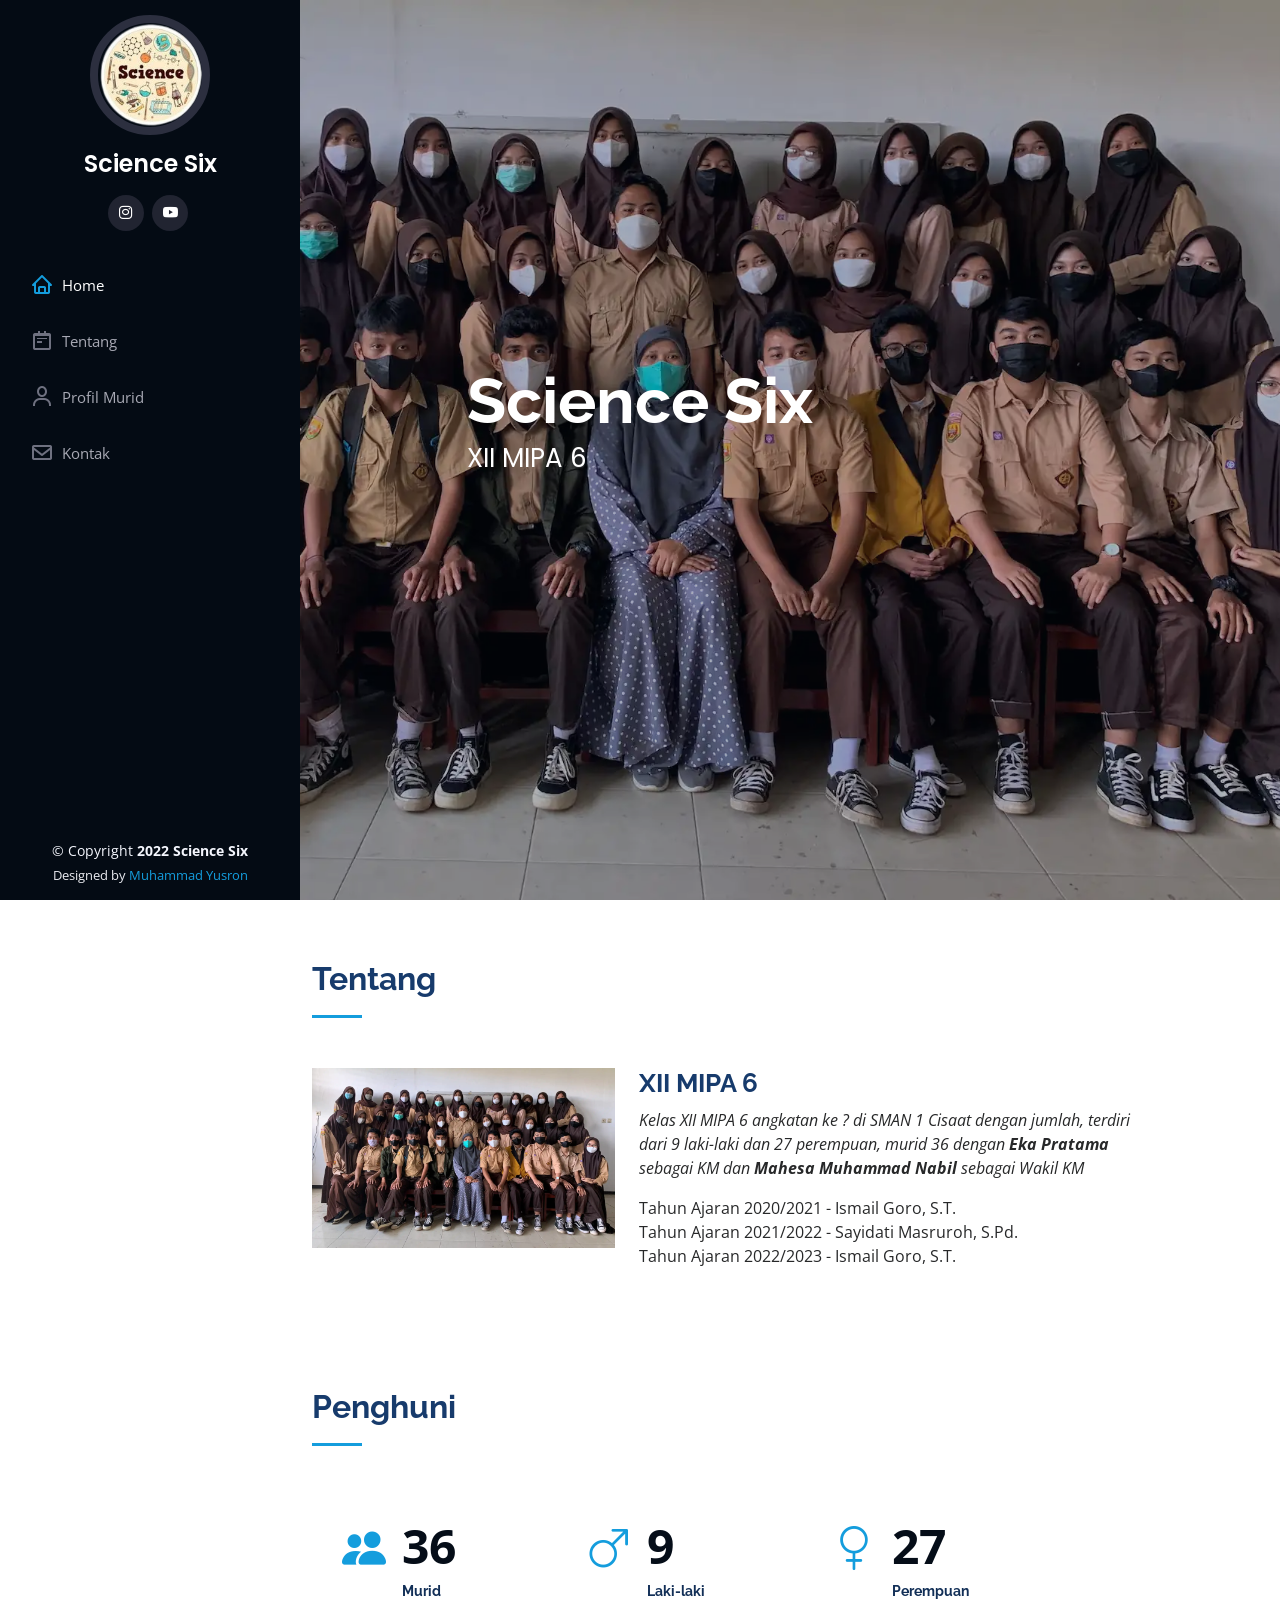
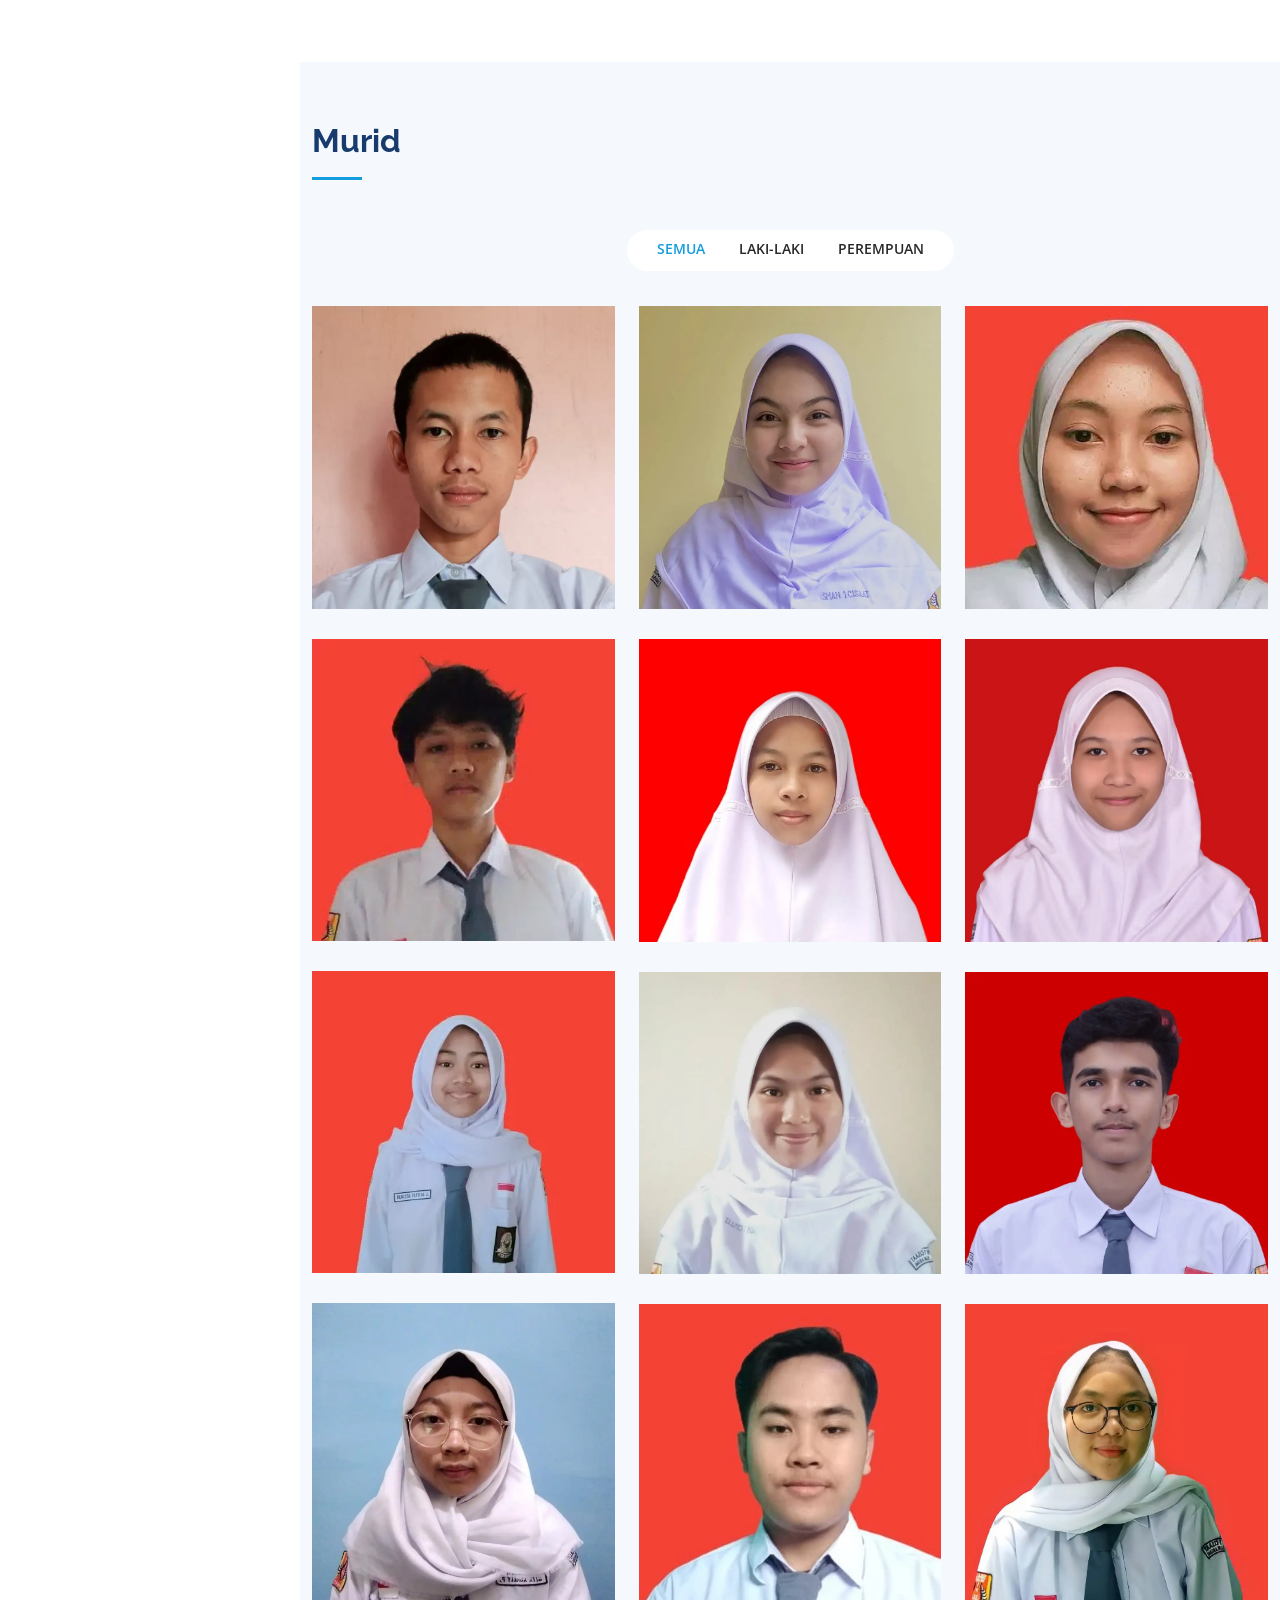
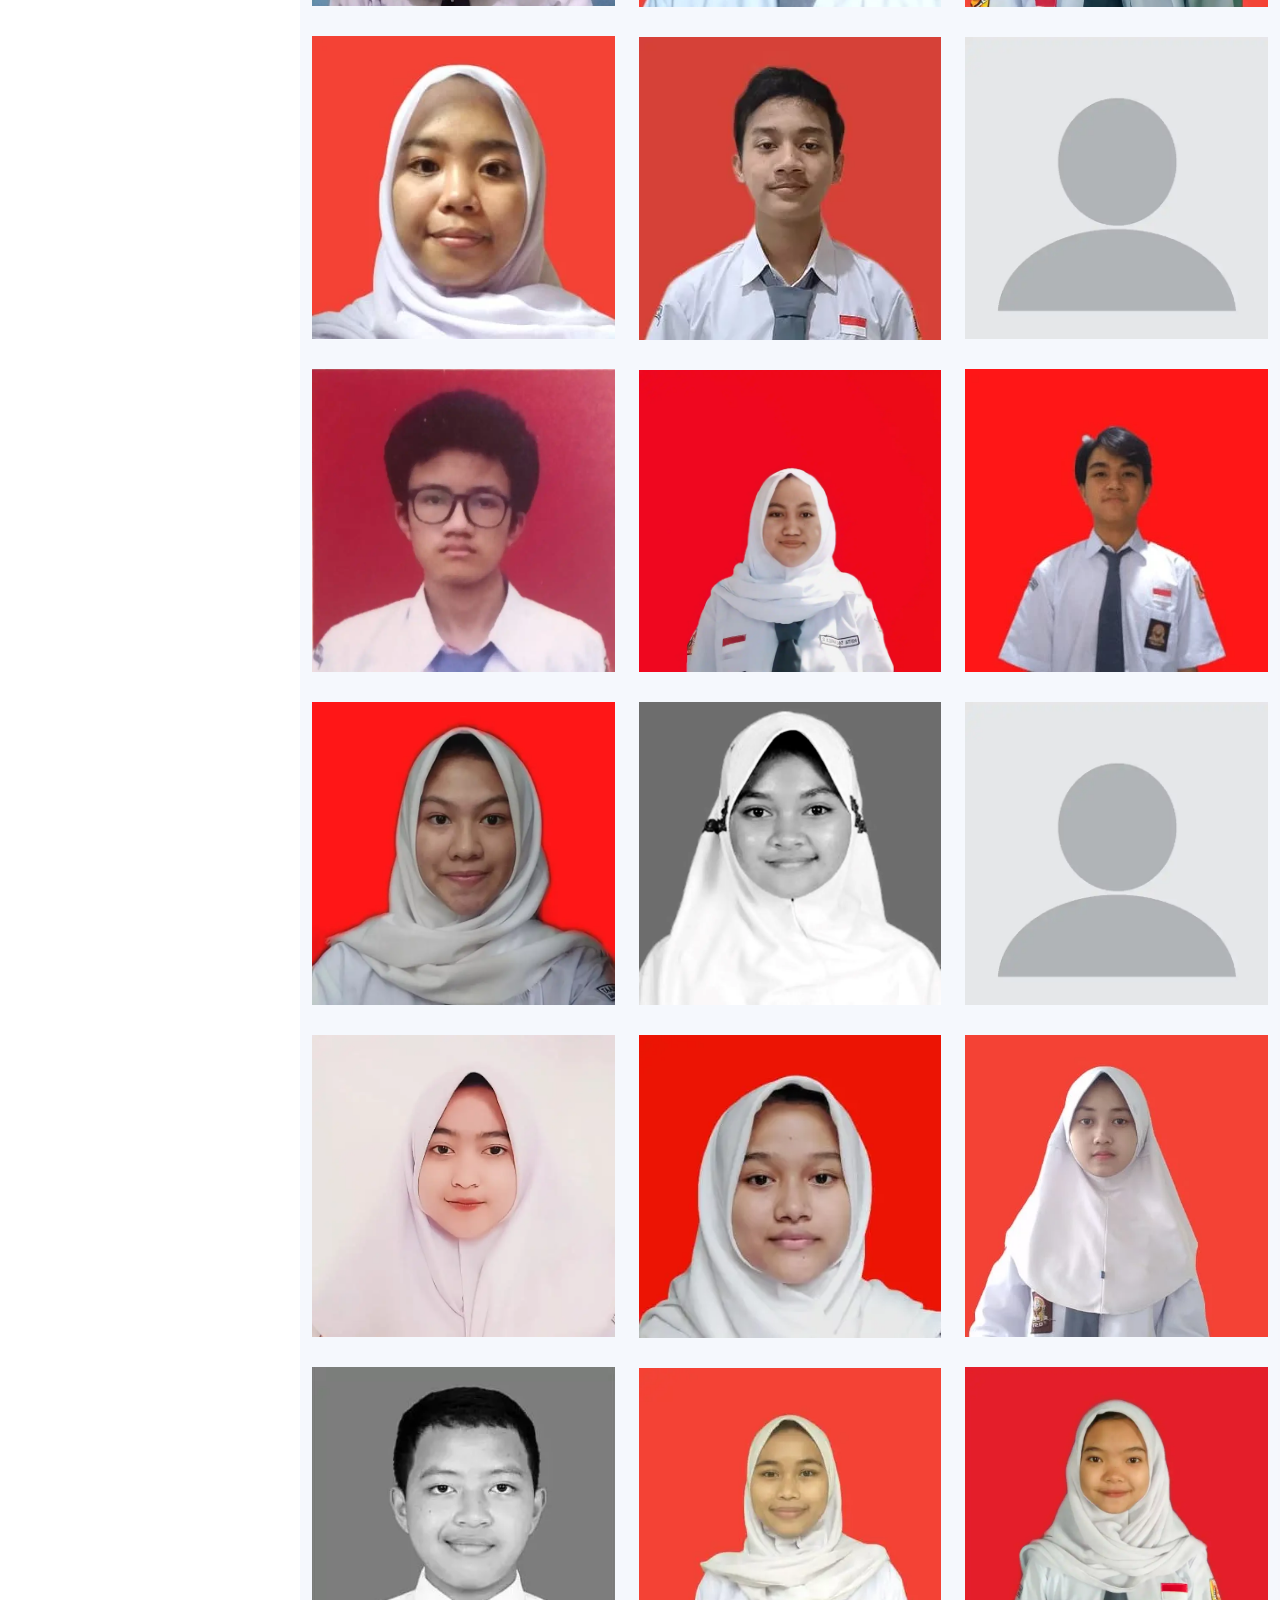
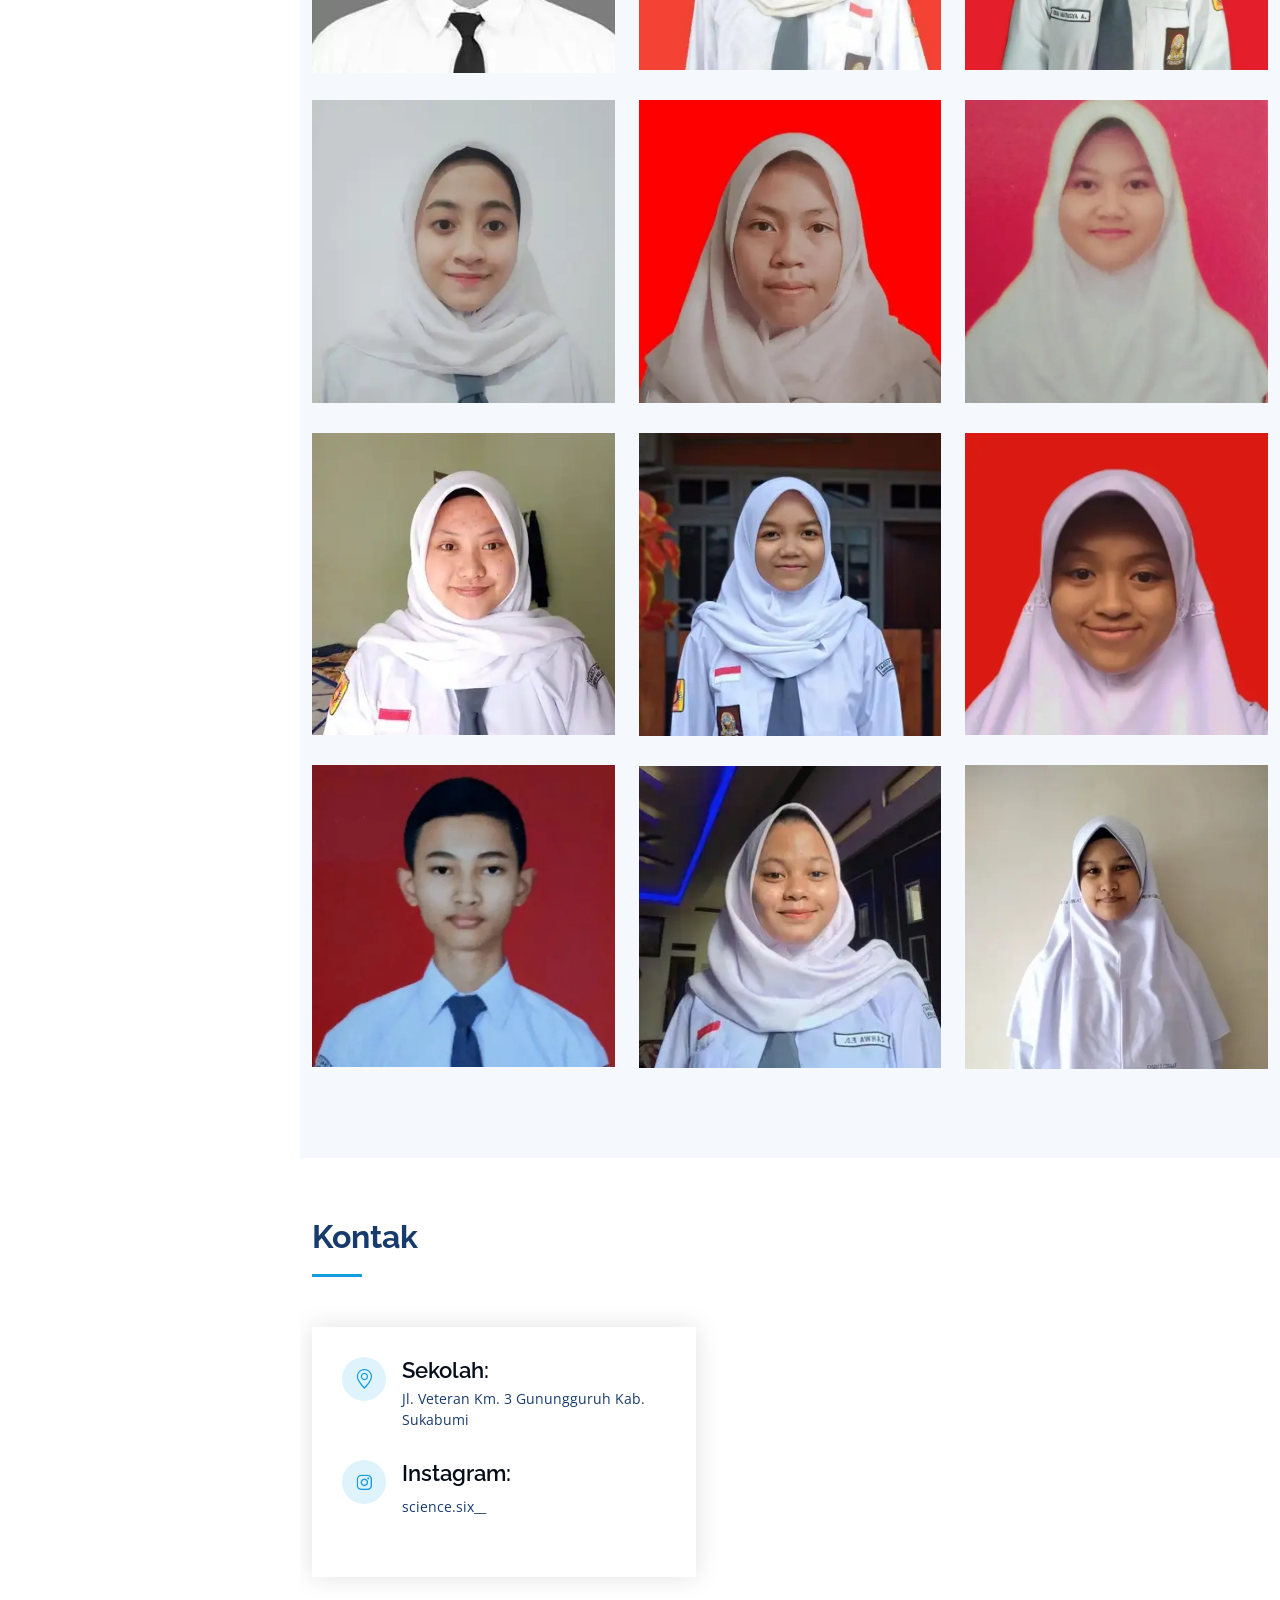
==== index.html @ 9c54a13a "Added new files" ====
<!DOCTYPE html>
<html lang="en">

<head>
  <meta charset="utf-8">
  <meta content="width=device-width, initial-scale=1.0" name="viewport">

  <title>Science Six - XII MIPA 6</title>
  <meta content="" name="description">
  <meta content="" name="keywords">

  <!-- Favicons -->
  <link href="assets/img/science-six.webp" rel="icon">

  <!-- Google Fonts -->
  <link href="https://fonts.googleapis.com/css?family=Open+Sans:300,300i,400,400i,600,600i,700,700i|Raleway:300,300i,400,400i,500,500i,600,600i,700,700i|Poppins:300,300i,400,400i,500,500i,600,600i,700,700i" rel="stylesheet">

  <!-- Vendor CSS Files -->
  <link href="assets/vendor/aos/aos.css" rel="stylesheet">
  <link href="assets/vendor/bootstrap/css/bootstrap.min.css" rel="stylesheet">
  <link href="assets/vendor/bootstrap-icons/bootstrap-icons.css" rel="stylesheet">
  <link href="assets/vendor/boxicons/css/boxicons.min.css" rel="stylesheet">
  <link href="assets/vendor/glightbox/css/glightbox.min.css" rel="stylesheet">
  <link href="assets/vendor/swiper/swiper-bundle.min.css" rel="stylesheet">

  <!-- Template Main CSS File -->
  <link href="assets/css/style.css" rel="stylesheet">
</head>

<body>

  <!-- ======= Mobile nav toggle button ======= -->
  <i class="bi bi-list mobile-nav-toggle d-xl-none"></i>

  <!-- ======= Header ======= -->
  <header id="header">
    <div class="d-flex flex-column">

      <div class="profile">
        <img src="assets/img/science-six.webp" alt="Science Six Profile Photo" class="img-fluid rounded-circle">
        <h1 class="text-light"><a href="index.html">Science Six</a></h1>
        <div class="social-links mt-3 text-center">
          <a href="https://www.instagram.com/science.six__/" class="instagram"><i class="bx bxl-instagram"></i></a>
          <a href="https://www.youtube.com/channel/UCl3pSq5n9vHCoILyLNsJplA" class="youtube"><i class="bx bxl-youtube"></i></a>
        </div>
      </div>

      <nav id="navbar" class="nav-menu navbar">
        <ul>
          <li><a href="#hero" class="nav-link scrollto active"><i class="bx bx-home"></i> <span>Home</span></a></li>
          <li><a href="#about" class="nav-link scrollto"><i class="bx bx-notepad"></i> <span>Tentang</span></a></li>
          <li><a href="#profil-murid" class="nav-link scrollto"><i class="bx bx-user"></i> <span>Profil Murid</span></a></li>
          <li><a href="#contact" class="nav-link scrollto"><i class="bx bx-envelope"></i> <span>Kontak</span></a></li>
        </ul>
      </nav><!-- .nav-menu -->
    </div>
  </header><!-- End Header -->

  <!-- ======= Hero Section ======= -->
  <section id="hero" class="d-flex flex-column justify-content-center align-items-center">
    <div class="hero-container" data-aos="fade-in">
      <h1>Science Six</h1>
      <p>XII MIPA 6</p>
    </div>
  </section><!-- End Hero -->

  <main id="main">

    <!-- ======= About Section ======= -->
    <section id="about" class="about">
      <div class="container">

        <div class="section-title">
          <h2>Tentang</h2>
          <p></p>
        </div>

        <div class="row">
          <div class="col-lg-4" data-aos="fade-right">
            <img src="assets/img/xii-mipa-6.webp" class="img-fluid" alt="XII MIPA 6" loading="lazy" width="500" height="300">
          </div>
          <div class="col-lg-8 pt-4 pt-lg-0 content" data-aos="fade-left">
            <h3>XII MIPA 6</h3>
            <p class="fst-italic">
              Kelas XII MIPA 6 angkatan ke ? di SMAN 1 Cisaat dengan jumlah, terdiri<br>
              dari 9 laki-laki dan 27 perempuan, murid 36 dengan <strong>Eka Pratama</strong><br>
              sebagai KM dan <strong>Mahesa Muhammad Nabil</strong> sebagai Wakil KM
            </p>
            <p>
              Tahun Ajaran 2020/2021 - Ismail Goro, S.T.
              <br>
              Tahun Ajaran 2021/2022 - Sayidati Masruroh, S.Pd.
              <br>
              Tahun Ajaran 2022/2023 - Ismail Goro, S.T.
            </p>
          </div> 
        </div>
      </div>
    </section><!-- End About Section -->

    <!-- ======= Penghuni Section ======= -->
    <section id="penghuni" class="penghuni">
      <div class="container">

        <div class="section-title">
          <h2>Penghuni</h2>
        </div>

        <div class="row no-gutters">

          <div class="col-lg-3 col-md-6 d-md-flex align-items-md-stretch" data-aos="fade-up" data-aos-delay="300">
            <div class="count-box">
              <i class="bi bi-people-fill"></i>
              <span data-purecounter-start="0" data-purecounter-end="36" data-purecounter-duration="1" class="purecounter"></span>
              <p><strong>Murid</strong></p>
            </div>
          </div>

          <div class="col-lg-3 col-md-6 d-md-flex align-items-md-stretch" data-aos="fade-up" data-aos-delay="300">
            <div class="count-box">
              <i class="bi bi-gender-male"></i>
              <span data-purecounter-start="0" data-purecounter-end="9" data-purecounter-duration="1" class="purecounter"></span>
              <p><strong>Laki-laki</strong></p>
            </div>
          </div>

          <div class="col-lg-3 col-md-6 d-md-flex align-items-md-stretch" data-aos="fade-up" data-aos-delay="300">
            <div class="count-box">
              <i class="bi bi-gender-female"></i>
              <span data-purecounter-start="0" data-purecounter-end="27" data-purecounter-duration="1" class="purecounter"></span>
              <p><strong>Perempuan</strong></p>
            </div>
          </div>

        </div>

      </div>
    </section><!-- End Penghuni Section -->

    <!-- ======= Portfolio Section ======= -->
    <section id="profil-murid" class="portfolio section-bg">
      <div class="container">

        <div class="section-title">
          <h2>Murid</h2>
        </div>

        <div class="row" data-aos="fade-up">
          <div class="col-lg-12 d-flex justify-content-center">
            <ul id="portfolio-flters">
              <li data-filter="*" class="filter-active">Semua</li>
              <li data-filter=".filter-man">Laki-laki</li>
              <li data-filter=".filter-woman">Perempuan</li>
            </ul>
          </div>
        </div>

        <div class="row portfolio-container" data-aos="fade-up" data-aos-delay="100">

          <div class="col-lg-4 col-md-6 portfolio-item filter-man">
            <div class="portfolio-wrap">
              <img src="assets/img/pas-poto/1.webp" class="img-fluid" alt="Absen Nomor 1" loading="lazy" width="400" height="400">
              <div class="portfolio-links">
                <a href="assets/img/pas-poto/1.webp" data-gallery="portfolioGallery" class="portfolio-lightbox" title="1. Ade Ramadhani"><i class="bx bx-plus"></i></a>
              </div>
            </div>
          </div>

          <div class="col-lg-4 col-md-6 portfolio-item filter-woman">
            <div class="portfolio-wrap">
              <img src="assets/img/pas-poto/2.webp" class="img-fluid" alt="Absen Nomor 2" loading="lazy" width="400" height="400">
              <div class="portfolio-links">
                <a href="assets/img/pas-poto/2.webp" data-gallery="portfolioGallery" class="portfolio-lightbox" title="2. Adinda Zahwa Maharani"><i class="bx bx-plus"></i></a>
              </div>
            </div>
          </div>

          <div class="col-lg-4 col-md-6 portfolio-item filter-woman">
            <div class="portfolio-wrap">
              <img src="assets/img/pas-poto/3.webp" class="img-fluid" alt="Absen Nomor 3" loading="lazy" width="400" height="400">
              <div class="portfolio-links">
                <a href="assets/img/pas-poto/3.webp" data-gallery="portfolioGallery" class="portfolio-lightbox" title="3. Alyana Dwi Hapsa"><i class="bx bx-plus"></i></a>
              </div>
            </div>
          </div>

          <div class="col-lg-4 col-md-6 portfolio-item filter-man">
            <div class="portfolio-wrap">
              <img src="assets/img/pas-poto/4.webp" class="img-fluid" alt="Absen Nomor 4" loading="lazy" width="400" height="400">
              <div class="portfolio-links">
                <a href="assets/img/pas-poto/4.webp" data-gallery="portfolioGallery" class="portfolio-lightbox" title="4. Andika Alief Utama"><i class="bx bx-plus"></i></a>
              </div>
            </div>
          </div>

          <div class="col-lg-4 col-md-6 portfolio-item filter-woman">
            <div class="portfolio-wrap">
              <img src="assets/img/pas-poto/5.webp" class="img-fluid" alt="Absen Nomor 5" loading="lazy" width="400" height="400">
              <div class="portfolio-links">
                <a href="assets/img/pas-poto/5.webp" data-gallery="portfolioGallery" class="portfolio-lightbox" title="5. Ashila Fuji Widya"><i class="bx bx-plus"></i></a>
              </div>
            </div>
          </div>

          <div class="col-lg-4 col-md-6 portfolio-item filter-woman">
            <div class="portfolio-wrap">
              <img src="assets/img/pas-poto/6.webp" class="img-fluid" alt="Absen Nomor 6" loading="lazy" width="400" height="400">
              <div class="portfolio-links">
                <a href="assets/img/pas-poto/6.webp" data-gallery="portfolioGallery" class="portfolio-lightbox" title="6. Azrielia Aimar"><i class="bx bx-plus"></i></a>
              </div>
            </div>
          </div>

          <div class="col-lg-4 col-md-6 portfolio-item filter-woman">
            <div class="portfolio-wrap">
              <img src="assets/img/pas-poto/7.webp" class="img-fluid" alt="Absen Nomor 7" loading="lazy" width="400" height="400">
              <div class="portfolio-links">
                <a href="assets/img/pas-poto/7.webp" data-gallery="portfolioGallery" class="portfolio-lightbox" title="7. Denissa Fitria Junika"><i class="bx bx-plus"></i></a>
              </div>
            </div>
          </div>

          <div class="col-lg-4 col-md-6 portfolio-item filter-man">
            <div class="portfolio-wrap">
              <img src="assets/img/pas-poto/8.webp" class="img-fluid" alt="Absen Nomor 8" loading="lazy" width="400" height="400">
              <div class="portfolio-links">
                <a href="assets/img/pas-poto/8.webp" data-gallery="portfolioGallery" class="portfolio-lightbox" title="8. Eka Pratama"><i class="bx bx-plus"></i></a>
              </div>
            </div>
          </div>

          <div class="col-lg-4 col-md-6 portfolio-item filter-woman">
            <div class="portfolio-wrap">
              <img src="assets/img/pas-poto/9.webp" class="img-fluid" alt="Absen Nomor 9" loading="lazy" width="400" height="400">
              <div class="portfolio-links">
                <a href="assets/img/pas-poto/9.webp" data-gallery="portfolioGallery" class="portfolio-lightbox" title="9. Eri Rismaya"><i class="bx bx-plus"></i></a>
              </div>
            </div>
          </div>

          <div class="col-lg-4 col-md-6 portfolio-item filter-woman">
            <div class="portfolio-wrap">
              <img src="assets/img/pas-poto/10.webp" class="img-fluid" alt="Absen Nomor 10" loading="lazy" width="400" height="400">
              <div class="portfolio-links">
                <a href="assets/img/pas-poto/10.webp" data-gallery="portfolioGallery" class="portfolio-lightbox" title="10. Gita Aurely Pertiwi"><i class="bx bx-plus"></i></a>
              </div>
            </div>
          </div>

          <div class="col-lg-4 col-md-6 portfolio-item filter-man">
            <div class="portfolio-wrap">
              <img src="assets/img/pas-poto/11.webp" class="img-fluid" alt="Absen Nomor 11" loading="lazy" width="400" height="400">
              <div class="portfolio-links">
                <a href="assets/img/pas-poto/11.webp" data-gallery="portfolioGallery" class="portfolio-lightbox" title="11. Hesyam Mohammad Ismail"><i class="bx bx-plus"></i></a>
              </div>
            </div>
          </div>

          <div class="col-lg-4 col-md-6 portfolio-item filter-woman">
            <div class="portfolio-wrap">
              <img src="assets/img/pas-poto/12.webp" class="img-fluid" alt="Absen Nomor 12" loading="lazy" width="400" height="400">
              <div class="portfolio-links">
                <a href="assets/img/pas-poto/12.webp" data-gallery="portfolioGallery" class="portfolio-lightbox" title="12. Imelda Eka Herwina"><i class="bx bx-plus"></i></a>
              </div>
            </div>
          </div>

          <div class="col-lg-4 col-md-6 portfolio-item filter-woman">
            <div class="portfolio-wrap">
              <img src="assets/img/pas-poto/13.webp" class="img-fluid" alt="Absen Nomor 13" loading="lazy" width="400" height="400">
              <div class="portfolio-links">
                <a href="assets/img/pas-poto/13.webp" data-gallery="portfolioGallery" class="portfolio-lightbox" title="13. Jilly Maura Hamdani"><i class="bx bx-plus"></i></a>
              </div>
            </div>
          </div>

          <div class="col-lg-4 col-md-6 portfolio-item filter-woman">
            <div class="portfolio-wrap">
              <img src="assets/img/pas-poto/no-image.webp" class="img-fluid" alt="Absen Nomor 14" loading="lazy" width="400" height="400">
              <div class="portfolio-links">
                <a href="assets/img/pas-poto/no-image.webp" data-gallery="portfolioGallery" class="portfolio-lightbox" title="14. Lisna"><i class="bx bx-plus"></i></a>
              </div>
            </div>
          </div>

          <div class="col-lg-4 col-md-6 portfolio-item filter-man">
            <div class="portfolio-wrap">
              <img src="assets/img/pas-poto/15.webp" class="img-fluid" alt="Absen Nomor 15" loading="lazy" width="400" height="400">
              <div class="portfolio-links">
                <a href="assets/img/pas-poto/15.webp" data-gallery="portfolioGallery" class="portfolio-lightbox" title="15. Mahesa Muhammad Nabil"><i class="bx bx-plus"></i></a>
              </div>
            </div>
          </div>

          <div class="col-lg-4 col-md-6 portfolio-item filter-man">
            <div class="portfolio-wrap">
              <img src="assets/img/pas-poto/16.webp" class="img-fluid" alt="Absen Nomor 16" loading="lazy" width="400" height="400">
              <div class="portfolio-links">
                <a href="assets/img/pas-poto/16.webp" data-gallery="portfolioGallery" class="portfolio-lightbox" title="16. Muhammad Aditya Genta Andhara"><i class="bx bx-plus"></i></a>
              </div>
            </div>
          </div>

          <div class="col-lg-4 col-md-6 portfolio-item filter-man">
            <div class="portfolio-wrap">
              <img src="assets/img/pas-poto/17.webp" class="img-fluid" alt="Absen Nomor 17" loading="lazy" width="400" height="400">
              <div class="portfolio-links">
                <a href="assets/img/pas-poto/17.webp" data-gallery="portfolioGallery" class="portfolio-lightbox" title="17. Muhammad Yusron Rizqi Adhie Putra"><i class="bx bx-plus"></i></a>
              </div>
            </div>
          </div>

          <div class="col-lg-4 col-md-6 portfolio-item filter-woman">
            <div class="portfolio-wrap">
              <img src="assets/img/pas-poto/18.webp" class="img-fluid" alt="Absen Nomor 18" loading="lazy" width="400" height="400">
              <div class="portfolio-links">
                <a href="assets/img/pas-poto/18.webp" data-gallery="portfolioGallery" class="portfolio-lightbox" title="18. Mutia Salsabila Ramadhani"><i class="bx bx-plus"></i></a>
              </div>
            </div>
          </div>

          <div class="col-lg-4 col-md-6 portfolio-item filter-woman">
            <div class="portfolio-wrap">
              <img src="assets/img/pas-poto/no-image.webp" class="img-fluid" alt="Absen Nomor 19" loading="lazy" width="400" height="400">
              <div class="portfolio-links">
                <a href="assets/img/pas-poto/no-image.webp" data-gallery="portfolioGallery" class="portfolio-lightbox" title="19. Nazla Sepha Salsabila"><i class="bx bx-plus"></i></a>
              </div>
            </div>
          </div>

          <div class="col-lg-4 col-md-6 portfolio-item filter-woman">
            <div class="portfolio-wrap">
              <img src="assets/img/pas-poto/20.webp" class="img-fluid" alt="Absen Nomor 20" loading="lazy" width="400" height="400">
              <div class="portfolio-links">
                <a href="assets/img/pas-poto/20.webp" data-gallery="portfolioGallery" class="portfolio-lightbox" title="20. Nazwa Liana"><i class="bx bx-plus"></i></a>
              </div>
            </div>
          </div>

          <div class="col-lg-4 col-md-6 portfolio-item filter-woman">
            <div class="portfolio-wrap">
              <img src="assets/img/pas-poto/21.webp" class="img-fluid" alt="Absen Nomor 21" loading="lazy" width="400" height="400">
              <div class="portfolio-links">
                <a href="assets/img/pas-poto/21.webp" data-gallery="portfolioGallery" class="portfolio-lightbox" title="21. Nisa Safira"><i class="bx bx-plus"></i></a>
              </div>
            </div>
          </div>

          <div class="col-lg-4 col-md-6 portfolio-item filter-woman">
            <div class="portfolio-wrap">
              <img src="assets/img/pas-poto/22.webp" class="img-fluid" alt="Absen Nomor 22" loading="lazy" width="400" height="400">
              <div class="portfolio-links">
                <a href="assets/img/pas-poto/22.webp" data-gallery="portfolioGallery" class="portfolio-lightbox" title="22. Nur Zahra Uyunillah"><i class="bx bx-plus"></i></a>
              </div>
            </div>
          </div>

          <div class="col-lg-4 col-md-6 portfolio-item filter-woman">
            <div class="portfolio-wrap">
              <img src="assets/img/pas-poto/23.webp" class="img-fluid" alt="Absen Nomor 23" loading="lazy" width="400" height="400">
              <div class="portfolio-links">
                <a href="assets/img/pas-poto/23.webp" data-gallery="portfolioGallery" class="portfolio-lightbox" title="23. Pratiwi"><i class="bx bx-plus"></i></a>
              </div>
            </div>
          </div>

          <div class="col-lg-4 col-md-6 portfolio-item filter-woman">
            <div class="portfolio-wrap">
              <img src="assets/img/pas-poto/24.webp" class="img-fluid" alt="Absen Nomor 24" loading="lazy" width="400" height="400">
              <div class="portfolio-links">
                <a href="assets/img/pas-poto/24.webp" data-gallery="portfolioGallery" class="portfolio-lightbox" title="24. Ranti Rusliana Dewi"><i class="bx bx-plus"></i></a>
              </div>
            </div>
          </div>

          <div class="col-lg-4 col-md-6 portfolio-item filter-woman">
            <div class="portfolio-wrap">
              <img src="assets/img/pas-poto/25.webp" class="img-fluid" alt="Absen Nomor 25" loading="lazy" width="400" height="400">
              <div class="portfolio-links">
                <a href="assets/img/pas-poto/25.webp" data-gallery="portfolioGallery" class="portfolio-lightbox" title="25. Reva Natasya Aulia"><i class="bx bx-plus"></i></a>
              </div>
            </div>
          </div>

          <div class="col-lg-4 col-md-6 portfolio-item filter-man">
            <div class="portfolio-wrap">
              <img src="assets/img/pas-poto/26.webp" class="img-fluid" alt="Absen Nomor 26" loading="lazy" width="400" height="400">
              <div class="portfolio-links">
                <a href="assets/img/pas-poto/26.webp" data-gallery="portfolioGallery" class="portfolio-lightbox" title="26. Rian Fadilah"><i class="bx bx-plus"></i></a>
              </div>
            </div>
          </div>

          <div class="col-lg-4 col-md-6 portfolio-item filter-woman">
            <div class="portfolio-wrap">
              <img src="assets/img/pas-poto/27.webp" class="img-fluid" alt="Absen Nomor 27" loading="lazy" width="400" height="400">
              <div class="portfolio-links">
                <a href="assets/img/pas-poto/27.webp" data-gallery="portfolioGallery" class="portfolio-lightbox" title="27. Riska Novianti"><i class="bx bx-plus"></i></a>
              </div>
            </div>
          </div>

          <div class="col-lg-4 col-md-6 portfolio-item filter-woman">
            <div class="portfolio-wrap">
              <img src="assets/img/pas-poto/28.webp" class="img-fluid" alt="Absen Nomor 28" loading="lazy" width="400" height="400">
              <div class="portfolio-links">
                <a href="assets/img/pas-poto/28.webp" data-gallery="portfolioGallery" class="portfolio-lightbox" title="28. Salwa Septiani"><i class="bx bx-plus"></i></a>
              </div>
            </div>
          </div>

          <div class="col-lg-4 col-md-6 portfolio-item filter-woman">
            <div class="portfolio-wrap">
              <img src="assets/img/pas-poto/29.webp" class="img-fluid" alt="Absen Nomor 29" loading="lazy" width="400" height="400">
              <div class="portfolio-links">
                <a href="assets/img/pas-poto/29.webp" data-gallery="portfolioGallery" class="portfolio-lightbox" title="29. Selviani"><i class="bx bx-plus"></i></a>
              </div>
            </div>
          </div>

          <div class="col-lg-4 col-md-6 portfolio-item filter-woman">
            <div class="portfolio-wrap">
              <img src="assets/img/pas-poto/30.webp" class="img-fluid" alt="Absen Nomor 30" loading="lazy" width="400" height="400">
              <div class="portfolio-links">
                <a href="assets/img/pas-poto/30.webp" data-gallery="portfolioGallery" class="portfolio-lightbox" title="30. Siska Siti Aina"><i class="bx bx-plus"></i></a>
              </div>
            </div>
          </div>

          <div class="col-lg-4 col-md-6 portfolio-item filter-woman">
            <div class="portfolio-wrap">
              <img src="assets/img/pas-poto/31.webp" class="img-fluid" alt="Absen Nomor 31" loading="lazy" width="400" height="400">
              <div class="portfolio-links">
                <a href="assets/img/pas-poto/31.webp" data-gallery="portfolioGallery" class="portfolio-lightbox" title="31. Siti Ra'biah"><i class="bx bx-plus"></i></a>
              </div>
            </div>
          </div>

          <div class="col-lg-4 col-md-6 portfolio-item filter-woman">
            <div class="portfolio-wrap">
              <img src="assets/img/pas-poto/32.webp" class="img-fluid" alt="Absen Nomor 32" loading="lazy" width="400" height="400">
              <div class="portfolio-links">
                <a href="assets/img/pas-poto/32.webp" data-gallery="portfolioGallery" class="portfolio-lightbox" title="32. Stevina Destiani"><i class="bx bx-plus"></i></a>
              </div>
            </div>
          </div>

          <div class="col-lg-4 col-md-6 portfolio-item filter-woman">
            <div class="portfolio-wrap">
              <img src="assets/img/pas-poto/33.webp" class="img-fluid" alt="Absen Nomor 33" loading="lazy" width="400" height="400">
              <div class="portfolio-links">
                <a href="assets/img/pas-poto/33.webp" data-gallery="portfolioGallery" class="portfolio-lightbox" title="33. Tania Dewi Agustina"><i class="bx bx-plus"></i></a>
              </div>
            </div>
          </div>

          <div class="col-lg-4 col-md-6 portfolio-item filter-woman">
            <div class="portfolio-wrap">
              <img src="assets/img/pas-poto/34.webp" class="img-fluid" alt="Absen Nomor 34" loading="lazy" width="400" height="400">
              <div class="portfolio-links">
                <a href="assets/img/pas-poto/34.webp" data-gallery="portfolioGallery" class="portfolio-lightbox" title="34. Vioni Putri Mylani"><i class="bx bx-plus"></i></a>
              </div>
            </div>
          </div>

          <div class="col-lg-4 col-md-6 portfolio-item filter-man">
            <div class="portfolio-wrap">
              <img src="assets/img/pas-poto/35.webp" class="img-fluid" alt="Absen Nomor 35" loading="lazy" width="400" height="400">
              <div class="portfolio-links">
                <a href="assets/img/pas-poto/35.webp" data-gallery="portfolioGallery" class="portfolio-lightbox" title="35. Wilhan Pratama"><i class="bx bx-plus"></i></a>
              </div>
            </div>
          </div>

          <div class="col-lg-4 col-md-6 portfolio-item filter-woman">
            <div class="portfolio-wrap">
              <img src="assets/img/pas-poto/36.webp" class="img-fluid" alt="Absen Nomor 36" loading="lazy" width="400" height="400">
              <div class="portfolio-links">
                <a href="assets/img/pas-poto/36.webp" data-gallery="portfolioGallery" class="portfolio-lightbox" title="36. Zahwa Flojeanes Damanik"><i class="bx bx-plus"></i></a>
              </div>
            </div>
          </div>

        </div>

      </div>
    </section><!-- End Portfolio Section -->

    <!-- ======= Contact Section ======= -->
    <section id="contact" class="contact">
      <div class="container">

        <div class="section-title">
          <h2>Kontak</h2>
        </div>

        <div class="row" data-aos="fade-in">

          <div class="col-lg-5 d-flex align-items-stretch">
            <div class="info">
              <div class="address">
                <i class="bi bi-geo-alt"></i>
                <h4>Sekolah:</h4>
                <p>Jl. Veteran Km. 3 Gunungguruh Kab. Sukabumi</p>
              </div>

              <div class="instagram">
                <i class="bx bxl-instagram"></i>
                <h4>Instagram:</h4>
                <p>science.six__</p>
              </div>

            </div>

          </div>

        </div>

      </div>
    </section><!-- End Contact Section -->

  </main><!-- End #main -->

  <!-- ======= Footer ======= -->
  <footer id="footer">
    <div class="container">
      <div class="copyright">
        &copy; Copyright <strong><span>2022 Science Six</span></strong>
      </div>
      <div class="credits">
        Designed by <a href="https://www.instagram.com/yusron.rizqi0001/">Muhammad Yusron</a>
      </div>
    </div>
  </footer><!-- End  Footer -->

  <a href="#" class="back-to-top d-flex align-items-center justify-content-center"><i class="bi bi-arrow-up-short"></i></a>

  <!-- Vendor JS Files -->
  <script src="assets/vendor/purecounter/purecounter_vanilla.js"></script>
  <script src="assets/vendor/aos/aos.js"></script>
  <script src="assets/vendor/bootstrap/js/bootstrap.bundle.min.js"></script>
  <script src="assets/vendor/glightbox/js/glightbox.min.js"></script>
  <script src="assets/vendor/isotope-layout/isotope.pkgd.min.js"></script>
  <script src="assets/vendor/swiper/swiper-bundle.min.js"></script>
  <script src="assets/vendor/typed.js/typed.min.js"></script>
  <script src="assets/vendor/waypoints/noframework.waypoints.js"></script>

  <!-- Template Main JS File -->
  <script src="assets/js/main.js"></script>

</body>

</html>
---- assets/css/style.css ----
/*--------------------------------------------------------------
# General
--------------------------------------------------------------*/
body {
  font-family: "Open Sans", sans-serif;
  color: #272829;
}

a {
  color: #149ddd;
  text-decoration: none;
}

a:hover {
  color: #37b3ed;
  text-decoration: none;
}

h1,
h2,
h3,
h4,
h5,
h6 {
  font-family: "Raleway", sans-serif;
}

/*--------------------------------------------------------------
# Back to top button
--------------------------------------------------------------*/
.back-to-top {
  position: fixed;
  visibility: hidden;
  opacity: 0;
  right: 15px;
  bottom: 15px;
  z-index: 996;
  background: #149ddd;
  width: 40px;
  height: 40px;
  border-radius: 50px;
  transition: all 0.4s;
}

.back-to-top i {
  font-size: 28px;
  color: #fff;
  line-height: 0;
}

.back-to-top:hover {
  background: #2eafec;
  color: #fff;
}

.back-to-top.active {
  visibility: visible;
  opacity: 1;
}

/*--------------------------------------------------------------
# Header
--------------------------------------------------------------*/
#header {
  position: fixed;
  top: 0;
  left: 0;
  bottom: 0;
  width: 300px;
  transition: all ease-in-out 0.5s;
  z-index: 9997;
  transition: all 0.5s;
  padding: 0 15px;
  background: #040b14;
  overflow-y: auto;
}

#header .profile img {
  margin: 15px auto;
  display: block;
  width: 120px;
  border: 8px solid #2c2f3f;
}

#header .profile h1 {
  font-size: 24px;
  margin: 0;
  padding: 0;
  font-weight: 600;
  -moz-text-align-last: center;
  text-align-last: center;
  font-family: "Poppins", sans-serif;
}

#header .profile h1 a,
#header .profile h1 a:hover {
  color: #fff;
  text-decoration: none;
}

#header .profile .social-links a {
  font-size: 18px;
  display: inline-block;
  background: #212431;
  color: #fff;
  line-height: 1;
  padding: 8px 0;
  margin-right: 4px;
  border-radius: 50%;
  text-align: center;
  width: 36px;
  height: 36px;
  transition: 0.3s;
}

#header .profile .social-links a:hover {
  background: #149ddd;
  color: #fff;
  text-decoration: none;
}

#main {
  margin-left: 300px;
}

@media (max-width: 1199px) {
  #header {
    left: -300px;
  }

  #main {
    margin-left: 0;
  }
}

/*--------------------------------------------------------------
# Navigation Menu
--------------------------------------------------------------*/
/* Desktop Navigation */
.nav-menu {
  padding: 30px 0 0 0;
}

.nav-menu * {
  margin: 0;
  padding: 0;
  list-style: none;
}

.nav-menu>ul>li {
  position: relative;
  white-space: nowrap;
}

.nav-menu a,
.nav-menu a:focus {
  display: flex;
  align-items: center;
  color: #a8a9b4;
  padding: 12px 15px;
  margin-bottom: 8px;
  transition: 0.3s;
  font-size: 15px;
}

.nav-menu a i,
.nav-menu a:focus i {
  font-size: 24px;
  padding-right: 8px;
  color: #6f7180;
}

.nav-menu a:hover,
.nav-menu .active,
.nav-menu .active:focus,
.nav-menu li:hover>a {
  text-decoration: none;
  color: #fff;
}

.nav-menu a:hover i,
.nav-menu .active i,
.nav-menu .active:focus i,
.nav-menu li:hover>a i {
  color: #149ddd;
}

/* Mobile Navigation */
.mobile-nav-toggle {
  position: fixed;
  right: 15px;
  top: 15px;
  z-index: 9998;
  border: 0;
  font-size: 24px;
  transition: all 0.4s;
  outline: none !important;
  background-color: #149ddd;
  color: #fff;
  width: 40px;
  height: 40px;
  display: inline-flex;
  align-items: center;
  justify-content: center;
  line-height: 0;
  border-radius: 50px;
  cursor: pointer;
}

.mobile-nav-active {
  overflow: hidden;
}

.mobile-nav-active #header {
  left: 0;
}

/*--------------------------------------------------------------
# Hero Section
--------------------------------------------------------------*/
#hero {
  width: 100%;
  height: 100vh;
  /* background: url("../img/hero-bg.jpg") top center; */
  background: url("../img/xii-mipa-6.webp") top center;
  background-size: cover;
}

#hero:before {
  content: "";
  background: rgba(5, 13, 24, 0.3);
  position: absolute;
  bottom: 0;
  top: 0;
  left: 0;
  right: 0;
  z-index: 1;
}

#hero .hero-container {
  position: relative;
  z-index: 2;
  min-width: 300px;
}

#hero h1 {
  margin: 0 0 10px 0;
  font-size: 64px;
  font-weight: 700;
  line-height: 56px;
  color: #fff;
}

#hero p {
  color: #fff;
  margin-bottom: 50px;
  font-size: 26px;
  font-family: "Poppins", sans-serif;
}

#hero p span {
  color: #fff;
  padding-bottom: 4px;
  letter-spacing: 1px;
}

@media (min-width: 1024px) {
  #hero {
    background-attachment: fixed;
  }
}

@media (max-width: 768px) {
  #hero h1 {
    font-size: 28px;
    line-height: 36px;
  }

  #hero h2 {
    font-size: 18px;
    line-height: 24px;
    margin-bottom: 30px;
  }
}

/*--------------------------------------------------------------
# Sections General
--------------------------------------------------------------*/
section {
  padding: 60px 0;
  overflow: hidden;
}

.section-bg {
  background: #f5f8fd;
}

.section-title {
  padding-bottom: 30px;
}

.section-title h2 {
  font-size: 32px;
  font-weight: bold;
  margin-bottom: 20px;
  padding-bottom: 20px;
  position: relative;
  color: #173b6c;
}

.section-title h2::after {
  content: "";
  position: absolute;
  display: block;
  width: 50px;
  height: 3px;
  background: #149ddd;
  bottom: 0;
  left: 0;
}

.section-title p {
  margin-bottom: 0;
}

/*--------------------------------------------------------------
# About
--------------------------------------------------------------*/
.about .content h3 {
  font-weight: 700;
  font-size: 26px;
  color: #173b6c;
}

.about .content ul {
  list-style: none;
  padding: 0;
}

.about .content ul li {
  margin-bottom: 20px;
  display: flex;
  align-items: center;
}

.about .content ul strong {
  margin-right: 10px;
}

.about .content ul i {
  font-size: 16px;
  margin-right: 5px;
  color: #149ddd;
  line-height: 0;
}

.about .content p:last-child {
  margin-bottom: 0;
}

/*--------------------------------------------------------------
# Penghuni
--------------------------------------------------------------*/
.penghuni {
  padding-bottom: 30px;
}

.penghuni .count-box {
  padding: 30px;
  width: 100%;
}

.penghuni .count-box i {
  display: block;
  font-size: 44px;
  color: #149ddd;
  float: left;
  line-height: 0;
}

.penghuni .count-box span {
  font-size: 48px;
  line-height: 40px;
  display: block;
  font-weight: 700;
  color: #050d18;
  margin-left: 60px;
}

.penghuni .count-box p {
  padding: 15px 0 0 0;
  margin: 0 0 0 60px;
  font-family: "Raleway", sans-serif;
  font-size: 14px;
  color: #122f57;
}

.penghuni .count-box a {
  font-weight: 600;
  display: block;
  margin-top: 20px;
  color: #122f57;
  font-size: 15px;
  font-family: "Poppins", sans-serif;
  transition: ease-in-out 0.3s;
}

.penghuni .count-box a:hover {
  color: #1f5297;
}

/*--------------------------------------------------------------
# Portfolio
--------------------------------------------------------------*/
.portfolio .portfolio-item {
  margin-bottom: 30px;
}

.portfolio #portfolio-flters {
  padding: 0;
  margin: 0 auto 35px auto;
  list-style: none;
  text-align: center;
  background: #fff;
  border-radius: 50px;
  padding: 2px 15px;
}

.portfolio #portfolio-flters li {
  cursor: pointer;
  display: inline-block;
  padding: 10px 15px 8px 15px;
  font-size: 14px;
  font-weight: 600;
  line-height: 1;
  text-transform: uppercase;
  color: #272829;
  margin-bottom: 5px;
  transition: all 0.3s ease-in-out;
}

.portfolio #portfolio-flters li:hover,
.portfolio #portfolio-flters li.filter-active {
  color: #149ddd;
}

.portfolio #portfolio-flters li:last-child {
  margin-right: 0;
}

.portfolio .portfolio-wrap {
  transition: 0.3s;
  position: relative;
  overflow: hidden;
  z-index: 1;
}

.portfolio .portfolio-wrap::before {
  content: "";
  background: rgba(255, 255, 255, 0.5);
  position: absolute;
  left: 0;
  right: 0;
  top: 0;
  bottom: 0;
  transition: all ease-in-out 0.3s;
  z-index: 2;
  opacity: 0;
}

.portfolio .portfolio-wrap .portfolio-links {
  opacity: 1;
  left: 0;
  right: 0;
  bottom: -60px;
  z-index: 3;
  position: absolute;
  transition: all ease-in-out 0.3s;
  display: flex;
  justify-content: center;
}

.portfolio .portfolio-wrap .portfolio-links a {
  color: #fff;
  font-size: 28px;
  text-align: center;
  background: rgba(20, 157, 221, 0.75);
  transition: 0.3s;
  width: 100%;
}

.portfolio .portfolio-wrap .portfolio-links a:hover {
  background: rgba(10, 81, 114, 0.95);
}

.portfolio .portfolio-wrap .portfolio-links a+a {
  border-left: 1px solid #37b3ed;
}

.portfolio .portfolio-wrap:hover::before {
  top: 0;
  left: 0;
  right: 0;
  bottom: 0;
  opacity: 1;
}

.portfolio .portfolio-wrap:hover .portfolio-links {
  opacity: 1;
  bottom: 0;
}

/*--------------------------------------------------------------
# Contact
--------------------------------------------------------------*/
.contact {
  padding-bottom: 130px;
}

.contact .info {
  padding: 30px;
  background: #fff;
  width: 100%;
  box-shadow: 0 0 24px 0 rgba(0, 0, 0, 0.12);
}

.contact .info i {
  font-size: 20px;
  color: #149ddd;
  float: left;
  width: 44px;
  height: 44px;
  background: #dff3fc;
  display: flex;
  justify-content: center;
  align-items: center;
  border-radius: 50px;
  transition: all 0.3s ease-in-out;
}

.contact .info h4 {
  padding: 0 0 0 60px;
  font-size: 22px;
  font-weight: 600;
  margin-bottom: 5px;
  color: #050d18;
}

.contact .info p {
  padding: 0 0 10px 60px;
  margin-bottom: 20px;
  font-size: 14px;
  color: #173b6c;
}

.contact .info .instagram p {
  padding-top: 5px;
}

.contact .info .social-links {
  padding-left: 60px;
}

.contact .info .social-links a {
  font-size: 18px;
  display: inline-block;
  background: #333;
  color: #fff;
  line-height: 1;
  padding: 8px 0;
  border-radius: 50%;
  text-align: center;
  width: 36px;
  height: 36px;
  transition: 0.3s;
  margin-right: 10px;
}

.contact .info .social-links a:hover {
  background: #149ddd;
  color: #fff;
}

.contact .info .instagram:hover i,
.contact .info .address:hover i {
  background: #149ddd;
  color: #fff;
}

@-webkit-keyframes animate-loading {
  0% {
    transform: rotate(0deg);
  }

  100% {
    transform: rotate(360deg);
  }
}

@keyframes animate-loading {
  0% {
    transform: rotate(0deg);
  }

  100% {
    transform: rotate(360deg);
  }
}

/*--------------------------------------------------------------
# Breadcrumbs
--------------------------------------------------------------*/
.breadcrumbs {
  padding: 20px 0;
  background: #f9f9f9;
}

.breadcrumbs h2 {
  font-size: 26px;
  font-weight: 300;
}

.breadcrumbs ol {
  display: flex;
  flex-wrap: wrap;
  list-style: none;
  padding: 0;
  margin: 0;
  font-size: 15px;
}

.breadcrumbs ol li+li {
  padding-left: 10px;
}

.breadcrumbs ol li+li::before {
  display: inline-block;
  padding-right: 10px;
  color: #0e2442;
  content: "/";
}

@media (max-width: 768px) {
  .breadcrumbs .d-flex {
    display: block !important;
  }

  .breadcrumbs ol {
    display: block;
  }

  .breadcrumbs ol li {
    display: inline-block;
  }
}

/*--------------------------------------------------------------
# Footer
--------------------------------------------------------------*/
#footer {
  padding: 15px;
  color: #f4f6fd;
  font-size: 14px;
  position: fixed;
  left: 0;
  bottom: 0;
  width: 300px;
  z-index: 9999;
  background: #040b14;
}

#footer .copyright {
  text-align: center;
}

#footer .credits {
  padding-top: 5px;
  text-align: center;
  font-size: 13px;
  color: #eaebf0;
}

@media (max-width: 1199px) {
  #footer {
    position: static;
    width: auto;
    padding-right: 20px 15px;
  }
}
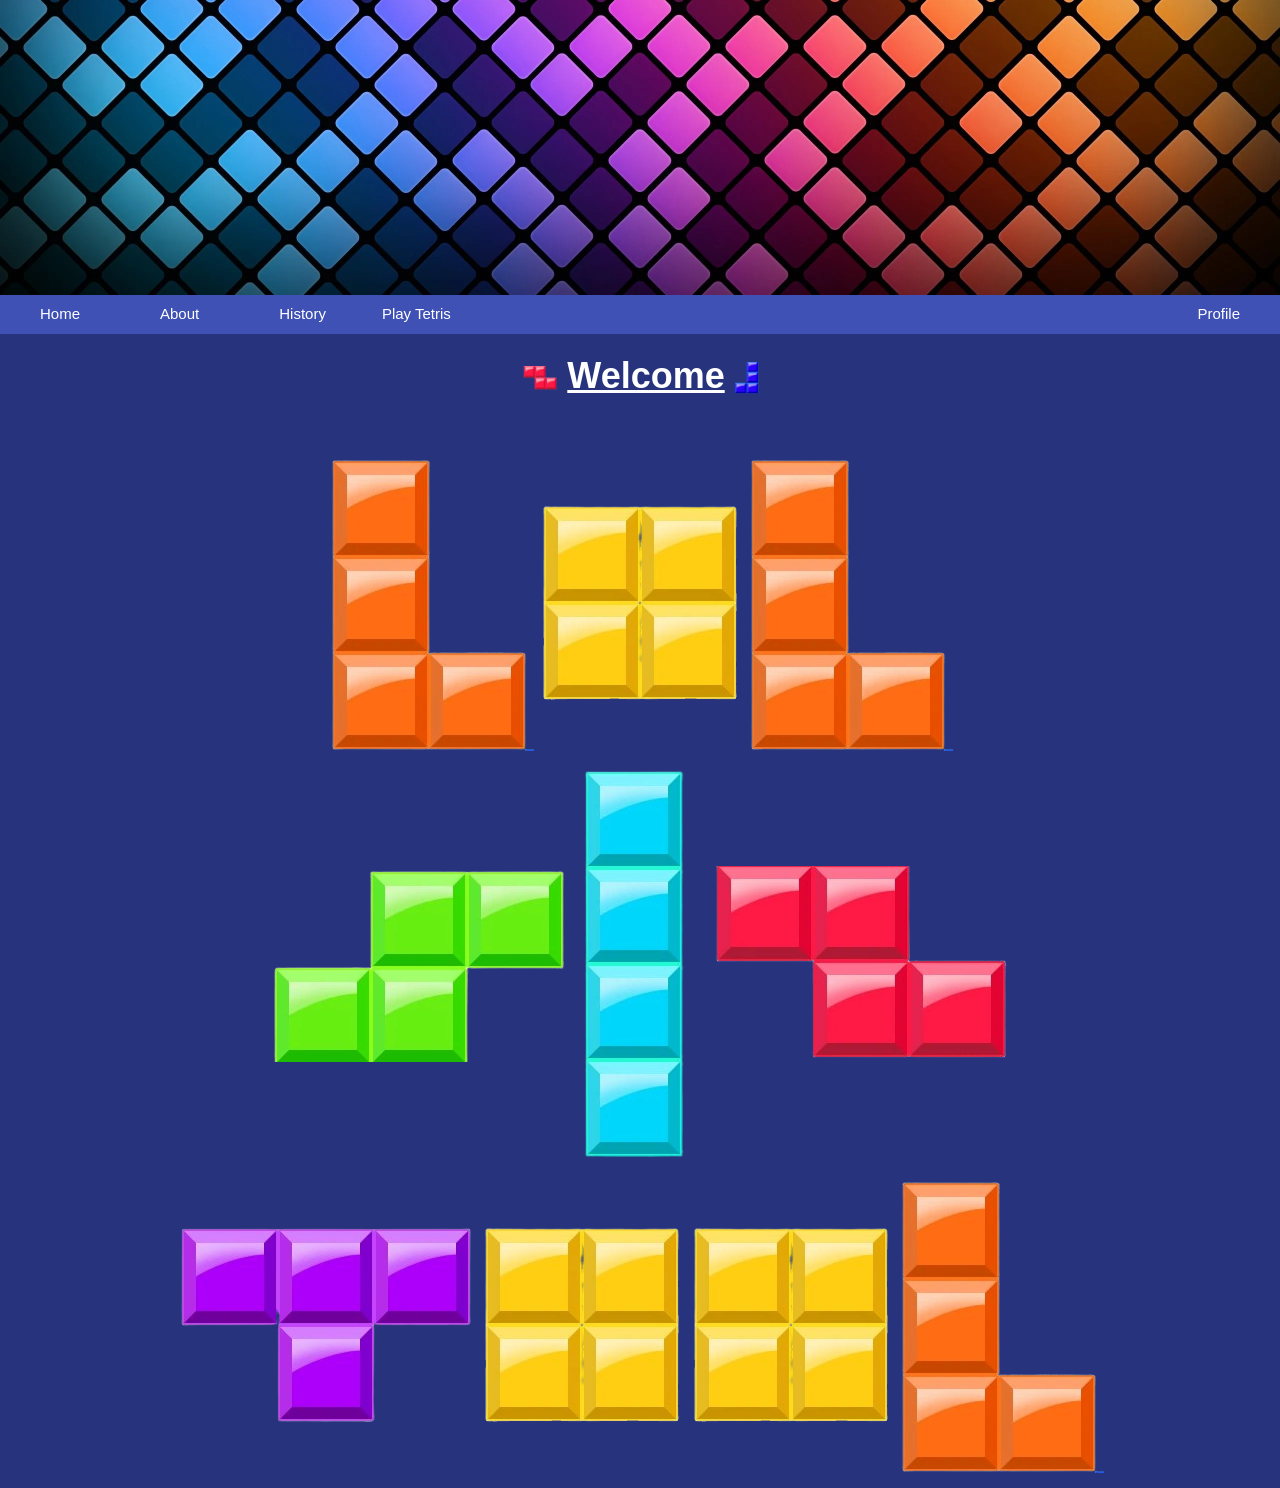
==== commit fe2f8821: "commit init" ====
--- a/index.html
+++ b/index.html
@@ -1,553 +1,300 @@
 <!DOCTYPE html>
-<html lang="en">
+<html>
+  <head>
+    <title>Tetris</title>
+    <link rel="icon" href="img/jstris_logo.webp" />
+    <meta name="viewport" content="width=device-width, initial-scale=1" />
+    <link rel="stylesheet" href="css/w3.css" />
+    <link rel="stylesheet" href="css/style.css" />
+    <script src="js/script.js"></script>
+  </head>
+  <body>
+    <div class="w3-container" style="width: 100%; padding: 0; margin: 0" >
+      <img src="img/header.webp" alt="Tetris Background" style="width: 100%;" />
+    </div>
+    <div class="w3-bar w3-indigo" style="width: 100%;" >
+      <button class="w3-bar-item w3-button" onclick="openTab('home')">Home</button>
+      <button class="w3-bar-item w3-button" onclick="openTab('about')">About</button>
+      <button class="w3-bar-item w3-button" onclick="openTab('history')">History</button>
+      <div class="w3-dropdown-hover">
+        <button class="w3-button" onclick="openTab('play')">Play Tetris</button>
+          <div class="w3-dropdown-content w3-bar-block w3-card-4">
+            <button class="w3-bar-item w3-button">
+              <a href="https://jstris.jezevec10.com/" target="_blank" style="text-decoration:none">
+                <img src="img/jstris_logo.webp" alt="Jstris Logo" class="tetris-logo">
+                Jstris
+              </a>
+            </button>
+            <button class="w3-bar-item w3-button">
+              <a href="https://tetr.io/" target="_blank" style="text-decoration:none">
+                <img src="img/tetr_logo.webp" alt="TETR.IO Logo" class="tetris-logo">  
+                TETR.IO
+              </a>
+            </button>
+            <button class="w3-bar-item w3-button">
+              <a href="https://www.tetriseffect.game/" target="_blank" style="text-decoration:none">
+                <img src="img/tetris_effect_logo.webp" alt="Tetris Effect Logo" class="tetris-logo">
+                TETRIS® EFFECT: CONNECTED
+              </a>
+            </button>
+            <button class="w3-bar-item w3-button">
+              <a href="https://store.steampowered.com/app/546050/Puyo_PuyoTetris/" target="_blank" style="text-decoration:none">
+                <img src="img/puyo_puyo_logo.webp" alt="Puyo Puyo Tetris Logo" class="tetris-logo">
+                Puyo Puyo™ Tetris®
+              </a>
+            </button>
+          </div>
+      </div>
+      <button class="w3-bar-item w3-button w3-right" onclick="openTab('profile')">Profile</button>
+    </div>
+    <div class="w3-container w3-dark-blue tab" id="home">
+      <center>
+      <p>
+          <h1><img src="img/z_block.webp" class="w3-animate-top" id="z_block"> <b><u>Welcome</u></b> <img src="img/j_block.webp" class="w3-animate-bottom" id="j_block"></h1>
+      </p>
+      <br>
+      <p>
+        <img src="img/l_block.webp" class="w3-animate-zoom">
+        <img src="img/o_block.webp" class="w3-animate-zoom" style="animation-delay: 0.1s;">
+        <img src="img/l_block.webp" class="w3-animate-zoom" style="animation-delay: 0.2s;">
+      </p>
+      <p>
+        <img src="img/s_block.webp" class="w3-animate-zoom">
+        <img src="img/i_block.webp" class="w3-animate-zoom" style="animation-delay: 0.1s;">
+        <img src="img/z_block.webp" class="w3-animate-zoom" style="animation-delay: 0.2s;">
+      </p>
+      <p>
+        <img src="img/t_block.webp" class="w3-animate-zoom">
+        <img src="img/o_block.webp" class="w3-animate-zoom">
+        <img src="img/o_block.webp" class="w3-animate-zoom" style="animation-delay: 0.1s;">
+        <img src="img/l_block.webp" class="w3-animate-zoom" style="animation-delay: 0.2s;">
+      </p>
+      </center>
+    </div>
+    <div class="w3-container w3-dark-blue tab" id="about" style="display: none">
+      <center>
+        <p>
+          <h1><img src="img/l_block.webp" class="w3-animate-zoom" id="l_block"> <b><u>About</u></b> <img src="img/o_block.webp" class="w3-animate-zoom" id="o_block"></h1>
+        </p>
+        <h4>
+          <p class="w3-animate-bottom">
+            Tetris is primarily composed of a field of play in which pieces of different geometric forms, called "tetrominoes", <br>
+            descend from the top of the field. During this descent, the player can move the pieces laterally and rotate them <br>
+            until they touch the bottom of the field or land on a piece that had been placed before it. The player can neither <br>
+            slow down the falling pieces nor stop them, but can accelerate them, in most versions. The objective of the game is to <br>
+            use the pieces to create as many complete horizontal lines of blocks as possible. When a line is completed, it disappears, <br>
+            and the blocks placed above fall one rank. Completing lines grants points, and accumulating a certain number of points or <br>
+            cleared lines moves the player up a level, which increases the number of points granted per completed line<br>
+          </p>
+          <p class="w3-animate-bottom" style="animation-delay: 0.1s;">
+            In most versions, the speed of the falling pieces increases with each level, leaving the player with less time to think <br>
+            about the placement. The player can clear multiple lines at once, which can earn bonus points in some versions.<br>
+            It is possible to complete up to four lines simultaneously with the use of the I-shaped tetromino; this move is called a "Tetris", <br>
+            and is the basis of the game's title.<br>
+          </p>
+          <p class="w3-animate-bottom" style="animation-delay: 0.2s;">
+            If the player cannot make the blocks disappear quickly enough, the field will start to fill; when the pieces reach the top of <br>
+            the field and prevent the arrival of additional pieces, the game ends. At the end of each game, the player receives a score <br>
+            based on the number of lines that have been completed. Theoretically, the game never ends with the player's victory. <br>
+            The player can complete only as many lines as possible before an inevitable loss.<br>
+          </p>
+          <p class="w3-animate-bottom" style="animation-delay: 0.3s;">
+            Since 1996, the Tetris Company has internally defined specifications and guidelines to which publishers must adhere <br>
+            to be granted a license to Tetris. The contents of these guidelines establish elements such as the correspondence <br>
+            of buttons and actions, the size of the field of play, and the system of rotation.<br>
+          </p>
+        </h4>
+        <p>
+          <h2><b><u>Tetrominoes</u></b></h2>
+          <table class="about-tetromino">
+            <tr>
+              <td><img src="img/l_block.webp" class="w3-animate-zoom" id="l_block"></td>
+              <td class="w3-animate-zoom">L Block</td>
+              <td><img src="img/j_block.webp" class="w3-animate-zoom" id="j_block" style="animation-delay: 0.1s;"></td>
+              <td class="w3-animate-zoom" style="animation-delay: 0.1s;">J Block</td>
+              <td><img src="img/z_block.webp" class="w3-animate-zoom" id="z_block" style="animation-delay: 0.2s;"></td>
+              <td class="w3-animate-zoom" style="animation-delay: 0.2s;">Z Block</td>
+              <td><img src="img/s_block.webp" class="w3-animate-zoom" id="s_block" style="animation-delay: 0.3s;"></td>
+              <td class="w3-animate-zoom" style="animation-delay: 0.3s;">S Block</td>
+            </tr>
+            <tr>
+              <td><img src="img/o_block.webp" class="w3-animate-zoom" id="o_block" style="animation-delay: 0.4s;"></td>
+              <td class="w3-animate-zoom" style="animation-delay: 0.4s;">O Block</td>
+              <td><img src="img/i_block.webp" class="w3-animate-zoom" id="i_block" style="animation-delay: 0.5s;"></td>
+              <td class="w3-animate-zoom" style="animation-delay: 0.5s;">I Block</td>
+              <td><img src="img/t_block.webp" class="w3-animate-zoom" id="t_block" style="animation-delay: 0.6s;"></td>
+              <td class="w3-animate-zoom" style="animation-delay: 0.6s;">T Block</td>
+            </tr>
+          </table>
+        </p>
+      </center>
+    </div>
+    <div class="w3-container w3-dark-blue tab" id="history" style="display: none">
+      <center>
+        <p>
+          <h1><img src="img/s_block.webp" class="w3-animate-left" id="s_block"> <b><u>History</u></b> <img src="img/j_block.webp" class="w3-animate-right" id="j_block"></h1>
+        </p>
 
-<head>
-  <meta charset="utf-8">
-  <meta content="width=device-width, initial-scale=1.0" name="viewport">
+        <h4>
+          <p class="w3-animate-opacity">
+            In 1979, Alexey Pajitnov joined the Computer Center of the Soviet Academy of Sciences as a speech <br>
+            recognition researcher. While he was tasked with testing the capabilities of new hardware, his ambition <br>
+            was to use computers to make people happy. Pajitnov developed several puzzle games on the institute's <br>
+            computer, an Electronika 60, a scarce resource at the time due in part to CoCom. For Pajitnov,<br>
+            "games allow people to get to know each other better and act as revealers of things you might not normally notice, <br>
+            such as their way of thinking".<br>
+          </p>
+          <p class="w3-animate-opacity" style="animation-delay: 0.1s;">
+            In 1984, while trying to recreate a favorite puzzle game from his childhood featuring pentominoes, <br>
+            Pajitnov imagined a game consisting of a descent of random pieces that the player would turn to fill rows. <br>
+            Pajitnov felt that the game would be needlessly complicated with twelve different shape variations, so he scaled <br>
+            the concept down to tetrominoes, of which there are seven variants. Pajitnov titled the game Tetris, a word created <br>
+            from a combination of "tetra" (meaning "four") and his favorite sport, "tennis".<br>
+          </p>
+          <p class="w3-animate-opacity" style="animation-delay: 0.2s;">
+            Because the Electronika 60 had no graphical interface, Pajitnov modelled the field and pieces using spaces and<br>
+            brackets (45 lines of 80 ASCII characters). Realizing that completed lines filled the screen quickly, <br>
+            Pajitnov decided to delete them, creating a key part of Tetris gameplay. This early version of Tetris had no scoring<br>
+            system and no levels, but its addictive quality distinguished it from the other puzzle games Pajitnov had created. <br>
+            Pajitnov wrote the game using Pascal for the RT-11 operating system on the Electronika 60.<br>
+          </p>
+          <p class="w3-animate-opacity" style="animation-delay: 0.3s;">
+            Pajitnov had completed the first playable version of Tetris c. 1985. Pajitnov presented Tetris to his colleagues, <br>
+            who quickly became addicted to it. It permeated the offices within the Academy of Sciences, and within a few weeks <br>
+            it reached every Moscow institute with a computer. A friend of Pajitnov, Vladimir Pokhilko, who requested the game <br>
+            for the Moscow Medical Institute, saw people stop working to play Tetris. Pokhilko eventually banned the game from <br>
+            the Medical Institute to restore productivity.<br>
+          </p>
+          <p class="w3-animate-opacity" style="animation-delay: 0.4s;">
+            Pajitnov sought to adapt Tetris to the IBM Personal Computer, which had a higher quality display than the Electronika 60.<br>
+            Pajitnov recruited Vadim Gerasimov, a 16-year-old high school student who was known for his computer skills. <br>
+            Pajitnov had met Gerasimov before through a mutual acquaintance, and they had worked together on previous games. <br>
+            Gerasimov adapted Tetris to the IBM PC over the course of a few weeks, incorporating color and a scoreboard. <br>
+            The PC port was written with Turbo Pascal.<br>
+          </p>
+        </h4>
+          
+      </center>
+    </div>
+    <div class="w3-container w3-dark-blue tab" id="play" style="display: none">
+      <center>
+        <p>
+          <h1><img src="img/o_block.webp" class="w3-animate-fading" id="o_block"> <b><u>Tetris</u></b> <img src="img/l_block.webp" class="w3-spin" id="l_block"></h1>
+        </p>
+        <p>
+          <table border="1" class="tetris-games w3-animate-left">
+            <tr>
+              <td>Jstris</td>
+              <td rowspan="2">
+                A simple online multiplayer block game. Jstris is known for its fast gameplay <br>
+                and is attracting talented players from all around the world. This guide will <br>
+                introduce you to the basic features of the game. Jstris is a simple online <br>
+                multiplayer block game built in Javascript, HTML5 and Python (server).<br>
+                <br>
+                <a href="https://jstris.jezevec10.com/" target="_blank" class="tetris-link">Play Jstris</a>
+              </td>
+            </tr>
+            <tr>
+              <td><img src="img/jstris_logo.webp" alt="Jstris Logo" style="width: 102px;"></td>
+            </tr>
+          </table>
+          <br>
+          <table border="1" class="tetris-games w3-animate-left" style="animation-delay: 0.1s;">
+            <tr>
+              <td>TETR.IO</td>
+              <td rowspan="2">
+                TETR.IO is a free-to-play online multiplayer and single player game developed by osk. <br>
+                Players can play against friends and foes all over the world and claim a spot on the <br>
+                leaderboards, found in the TETRA CHANNEL. It is referred to as a free-to-win, modern <br>
+                yet familiar online stacker game in the same genre as Tetris.<br>
+                <br>
+                <a href="https://tetr.io/" target="_blank" class="tetris-link">Play TETR.IO</a>
+              </td>
+            </tr>
+            <tr>
+              <td><img src="img/tetr_logo.webp" alt="TETR.IO Logo" style="width: 102px;"></td>
+            </tr>
+          </table>
+          <br>
 
-  <title>Science Six - XII MIPA 6</title>
-  <meta content="" name="description">
-  <meta content="" name="keywords">
-
-  <!-- Favicons -->
-  <link href="assets/img/science-six.webp" rel="icon">
-
-  <!-- Google Fonts -->
-  <link href="https://fonts.googleapis.com/css?family=Open+Sans:300,300i,400,400i,600,600i,700,700i|Raleway:300,300i,400,400i,500,500i,600,600i,700,700i|Poppins:300,300i,400,400i,500,500i,600,600i,700,700i" rel="stylesheet">
-
-  <!-- Vendor CSS Files -->
-  <link href="assets/vendor/aos/aos.css" rel="stylesheet">
-  <link href="assets/vendor/bootstrap/css/bootstrap.min.css" rel="stylesheet">
-  <link href="assets/vendor/bootstrap-icons/bootstrap-icons.css" rel="stylesheet">
-  <link href="assets/vendor/boxicons/css/boxicons.min.css" rel="stylesheet">
-  <link href="assets/vendor/glightbox/css/glightbox.min.css" rel="stylesheet">
-  <link href="assets/vendor/swiper/swiper-bundle.min.css" rel="stylesheet">
-
-  <!-- Template Main CSS File -->
-  <link href="assets/css/style.css" rel="stylesheet">
-</head>
-
-<body>
-
-  <!-- ======= Mobile nav toggle button ======= -->
-  <i class="bi bi-list mobile-nav-toggle d-xl-none"></i>
-
-  <!-- ======= Header ======= -->
-  <header id="header">
-    <div class="d-flex flex-column">
-
-      <div class="profile">
-        <img src="assets/img/science-six.webp" alt="Science Six Profile Photo" class="img-fluid rounded-circle">
-        <h1 class="text-light"><a href="index.html">Science Six</a></h1>
-        <div class="social-links mt-3 text-center">
-          <a href="https://www.instagram.com/science.six__/" class="instagram"><i class="bx bxl-instagram"></i></a>
-          <a href="https://www.youtube.com/channel/UCl3pSq5n9vHCoILyLNsJplA" class="youtube"><i class="bx bxl-youtube"></i></a>
-        </div>
-      </div>
-
-      <nav id="navbar" class="nav-menu navbar">
-        <ul>
-          <li><a href="#hero" class="nav-link scrollto active"><i class="bx bx-home"></i> <span>Home</span></a></li>
-          <li><a href="#about" class="nav-link scrollto"><i class="bx bx-notepad"></i> <span>Tentang</span></a></li>
-          <li><a href="#profil-murid" class="nav-link scrollto"><i class="bx bx-user"></i> <span>Profil Murid</span></a></li>
-          <li><a href="#contact" class="nav-link scrollto"><i class="bx bx-envelope"></i> <span>Kontak</span></a></li>
-        </ul>
-      </nav><!-- .nav-menu -->
-    </div>
-  </header><!-- End Header -->
-
-  <!-- ======= Hero Section ======= -->
-  <section id="hero" class="d-flex flex-column justify-content-center align-items-center">
-    <div class="hero-container" data-aos="fade-in">
-      <h1>Science Six</h1>
-      <p>XII MIPA 6</p>
-    </div>
-  </section><!-- End Hero -->
-
-  <main id="main">
-
-    <!-- ======= About Section ======= -->
-    <section id="about" class="about">
-      <div class="container">
-
-        <div class="section-title">
-          <h2>Tentang</h2>
-          <p></p>
-        </div>
-
-        <div class="row">
-          <div class="col-lg-4" data-aos="fade-right">
-            <img src="assets/img/xii-mipa-6.webp" class="img-fluid" alt="XII MIPA 6" loading="lazy" width="500" height="300">
+          <table border="1" class="tetris-games w3-animate-left" style="animation-delay: 0.2s;">
+            <tr>
+              <td>TETRIS® EFFECT: CONNECTED</td>
+              <td rowspan="2">
+                Tetris® Effect: Connected is Tetris like you've never seen it, or heard it, or<br>
+                felt it before—an incredibly addictive, unique, and breathtakingly gorgeous reinvention<br>
+                of one of the most popular puzzle games of all time, from the people who brought<br>
+                you the award-winning Rez Infinite and legendary puzzle game Lumines.<br>
+                <br>
+                <a href="https://www.tetriseffect.game/" target="_blank" class="tetris-link">Play TETRIS® EFFECT: CONNECTED</a>
+              </td>
+            </tr>
+            <tr>
+              <td><img src="img/tetris_effect_logo.webp" alt="Tetris Effect Logo" style="width: 150px;"></td>
+            </tr>
+          </table>
+          <br>
+          <table border="1" class="tetris-games w3-animate-left" style="animation-delay: 0.3s;">
+            <tr>
+              <td>Puyo Puyo™ Tetris®</td>
+              <td rowspan="2">
+                Puyo Puyo Tetris (ぷよぷよテトリス, Puyopuyo Tetorisu) is a 2014 puzzle video game<br>
+                developed by Sonic Team and published by Sega. The game is a crossover between the<br>
+                Puyo Puyo series and the Tetris franchise, and features various gameplay modes<br>
+                incorporating both aspects. The game includes characters modeled and named after <br>
+                seven Tetrominos, which are different puzzle pieces each made of four blocks.<br>
+                <br>
+                <a href="https://store.steampowered.com/app/546050/Puyo_PuyoTetris/" target="_blank" class="tetris-link">Play Puyo Puyo™ Tetris®</a>
+              </td>
+            </tr>
+            <tr>
+              <td><img src="img/puyo_puyo_logo.webp" alt="Puyo Puyo Tetris Logo" style="width: 200px"></td>
+            </tr>
+          </table>
+        </p>
+      </center>
+    </div>
+    <div class="w3-container w3-dark-blue tab" id="profile" style="display: none">
+      <center>
+        <p>
+          <h1><img src="img/s_block.webp" class="w3-animate-top" id="s_block"> <b><u>Profile</u></b> <img src="img/z_block.webp" class="w3-animate-top" id="z_block"></h1>
+        </p>
+        <p>
+          <img src="img/profile_pict.webp" class="w3-round-xlarge w3-animate-zoom profile-pict" alt="Muhamamd Yusron Rizqi Adhie Putra">
+        </p>
+        <p class="w3-animate-bottom">
+          Muhammad Yusron Rizqi Adhie Putra<br>
+          10123227<br>
+          IF-6<br>
+        </p>
+        <p>
+          <div class="profile-contact">
+            <h4 class="w3-animate-left"><b><u>Contact</u></b></h4>
+            <table class="w3-animate-left">
+              <tr>
+                <td>
+                  <a href="http://www.instagram.com/yusron.rizqi0001/" target="_blank">
+                    <img src="img/instagram_logo.webp" alt="Instagram Logo" class="w3-round-large profile-logo">
+                  </a>
+                </td>
+                <td>
+                  <a href="http://github.com/myusronrizqi" target="_blank">
+                    <img src="img/github_logo.webp" alt="Github Logo" class="w3-circle profile-logo">
+                  </a>
+                </td>
+              </tr>
+            </table>
           </div>
-          <div class="col-lg-8 pt-4 pt-lg-0 content" data-aos="fade-left">
-            <h3>XII MIPA 6</h3>
-            <p class="fst-italic">
-              Kelas XII MIPA 6 angkatan ke ? di SMAN 1 Cisaat dengan jumlah, terdiri<br>
-              dari 9 laki-laki dan 27 perempuan, murid 36 dengan <strong>Eka Pratama</strong><br>
-              sebagai KM dan <strong>Mahesa Muhammad Nabil</strong> sebagai Wakil KM
-            </p>
-            <p>
-              Tahun Ajaran 2020/2021 - Ismail Goro, S.T.
-              <br>
-              Tahun Ajaran 2021/2022 - Sayidati Masruroh, S.Pd.
-              <br>
-              Tahun Ajaran 2022/2023 - Ismail Goro, S.T.
-            </p>
-          </div> 
-        </div>
-      </div>
-    </section><!-- End About Section -->
-
-    <!-- ======= Penghuni Section ======= -->
-    <section id="penghuni" class="penghuni">
-      <div class="container">
-
-        <div class="section-title">
-          <h2>Penghuni</h2>
-        </div>
-
-        <div class="row no-gutters">
-
-          <div class="col-lg-3 col-md-6 d-md-flex align-items-md-stretch" data-aos="fade-up" data-aos-delay="300">
-            <div class="count-box">
-              <i class="bi bi-people-fill"></i>
-              <span data-purecounter-start="0" data-purecounter-end="36" data-purecounter-duration="1" class="purecounter"></span>
-              <p><strong>Murid</strong></p>
-            </div>
+          <div class="w3-animate-left profile-tetris">
+            <h4><b><u>Tetris Profile</u></b></h4>
+            <a href="https://jstris.jezevec10.com/u/SquareEngine" target="_blank" class="tetris-link">
+              <img src="img/jstris_logo.webp" alt="Jstris Logo" class="tetris-logo"> Jstris
+            </a>
+            <a href="https://ch.tetr.io/u/sqengine" target="_blank" class="tetris-link">
+              <img src="img/tetr_logo.webp" alt="TETR.IO Logo" class="tetris-logo"> TETR.IO</a>
           </div>
-
-          <div class="col-lg-3 col-md-6 d-md-flex align-items-md-stretch" data-aos="fade-up" data-aos-delay="300">
-            <div class="count-box">
-              <i class="bi bi-gender-male"></i>
-              <span data-purecounter-start="0" data-purecounter-end="9" data-purecounter-duration="1" class="purecounter"></span>
-              <p><strong>Laki-laki</strong></p>
-            </div>
-          </div>
-
-          <div class="col-lg-3 col-md-6 d-md-flex align-items-md-stretch" data-aos="fade-up" data-aos-delay="300">
-            <div class="count-box">
-              <i class="bi bi-gender-female"></i>
-              <span data-purecounter-start="0" data-purecounter-end="27" data-purecounter-duration="1" class="purecounter"></span>
-              <p><strong>Perempuan</strong></p>
-            </div>
-          </div>
-
-        </div>
-
-      </div>
-    </section><!-- End Penghuni Section -->
-
-    <!-- ======= Portfolio Section ======= -->
-    <section id="profil-murid" class="portfolio section-bg">
-      <div class="container">
-
-        <div class="section-title">
-          <h2>Murid</h2>
-        </div>
-
-        <div class="row" data-aos="fade-up">
-          <div class="col-lg-12 d-flex justify-content-center">
-            <ul id="portfolio-flters">
-              <li data-filter="*" class="filter-active">Semua</li>
-              <li data-filter=".filter-man">Laki-laki</li>
-              <li data-filter=".filter-woman">Perempuan</li>
-            </ul>
-          </div>
-        </div>
-
-        <div class="row portfolio-container" data-aos="fade-up" data-aos-delay="100">
-
-          <div class="col-lg-4 col-md-6 portfolio-item filter-man">
-            <div class="portfolio-wrap">
-              <img src="assets/img/pas-poto/1.webp" class="img-fluid" alt="Absen Nomor 1" loading="lazy" width="400" height="400">
-              <div class="portfolio-links">
-                <a href="assets/img/pas-poto/1.webp" data-gallery="portfolioGallery" class="portfolio-lightbox" title="1. Ade Ramadhani"><i class="bx bx-plus"></i></a>
-              </div>
-            </div>
-          </div>
-
-          <div class="col-lg-4 col-md-6 portfolio-item filter-woman">
-            <div class="portfolio-wrap">
-              <img src="assets/img/pas-poto/2.webp" class="img-fluid" alt="Absen Nomor 2" loading="lazy" width="400" height="400">
-              <div class="portfolio-links">
-                <a href="assets/img/pas-poto/2.webp" data-gallery="portfolioGallery" class="portfolio-lightbox" title="2. Adinda Zahwa Maharani"><i class="bx bx-plus"></i></a>
-              </div>
-            </div>
-          </div>
-
-          <div class="col-lg-4 col-md-6 portfolio-item filter-woman">
-            <div class="portfolio-wrap">
-              <img src="assets/img/pas-poto/3.webp" class="img-fluid" alt="Absen Nomor 3" loading="lazy" width="400" height="400">
-              <div class="portfolio-links">
-                <a href="assets/img/pas-poto/3.webp" data-gallery="portfolioGallery" class="portfolio-lightbox" title="3. Alyana Dwi Hapsa"><i class="bx bx-plus"></i></a>
-              </div>
-            </div>
-          </div>
-
-          <div class="col-lg-4 col-md-6 portfolio-item filter-man">
-            <div class="portfolio-wrap">
-              <img src="assets/img/pas-poto/4.webp" class="img-fluid" alt="Absen Nomor 4" loading="lazy" width="400" height="400">
-              <div class="portfolio-links">
-                <a href="assets/img/pas-poto/4.webp" data-gallery="portfolioGallery" class="portfolio-lightbox" title="4. Andika Alief Utama"><i class="bx bx-plus"></i></a>
-              </div>
-            </div>
-          </div>
-
-          <div class="col-lg-4 col-md-6 portfolio-item filter-woman">
-            <div class="portfolio-wrap">
-              <img src="assets/img/pas-poto/5.webp" class="img-fluid" alt="Absen Nomor 5" loading="lazy" width="400" height="400">
-              <div class="portfolio-links">
-                <a href="assets/img/pas-poto/5.webp" data-gallery="portfolioGallery" class="portfolio-lightbox" title="5. Ashila Fuji Widya"><i class="bx bx-plus"></i></a>
-              </div>
-            </div>
-          </div>
-
-          <div class="col-lg-4 col-md-6 portfolio-item filter-woman">
-            <div class="portfolio-wrap">
-              <img src="assets/img/pas-poto/6.webp" class="img-fluid" alt="Absen Nomor 6" loading="lazy" width="400" height="400">
-              <div class="portfolio-links">
-                <a href="assets/img/pas-poto/6.webp" data-gallery="portfolioGallery" class="portfolio-lightbox" title="6. Azrielia Aimar"><i class="bx bx-plus"></i></a>
-              </div>
-            </div>
-          </div>
-
-          <div class="col-lg-4 col-md-6 portfolio-item filter-woman">
-            <div class="portfolio-wrap">
-              <img src="assets/img/pas-poto/7.webp" class="img-fluid" alt="Absen Nomor 7" loading="lazy" width="400" height="400">
-              <div class="portfolio-links">
-                <a href="assets/img/pas-poto/7.webp" data-gallery="portfolioGallery" class="portfolio-lightbox" title="7. Denissa Fitria Junika"><i class="bx bx-plus"></i></a>
-              </div>
-            </div>
-          </div>
-
-          <div class="col-lg-4 col-md-6 portfolio-item filter-man">
-            <div class="portfolio-wrap">
-              <img src="assets/img/pas-poto/8.webp" class="img-fluid" alt="Absen Nomor 8" loading="lazy" width="400" height="400">
-              <div class="portfolio-links">
-                <a href="assets/img/pas-poto/8.webp" data-gallery="portfolioGallery" class="portfolio-lightbox" title="8. Eka Pratama"><i class="bx bx-plus"></i></a>
-              </div>
-            </div>
-          </div>
-
-          <div class="col-lg-4 col-md-6 portfolio-item filter-woman">
-            <div class="portfolio-wrap">
-              <img src="assets/img/pas-poto/9.webp" class="img-fluid" alt="Absen Nomor 9" loading="lazy" width="400" height="400">
-              <div class="portfolio-links">
-                <a href="assets/img/pas-poto/9.webp" data-gallery="portfolioGallery" class="portfolio-lightbox" title="9. Eri Rismaya"><i class="bx bx-plus"></i></a>
-              </div>
-            </div>
-          </div>
-
-          <div class="col-lg-4 col-md-6 portfolio-item filter-woman">
-            <div class="portfolio-wrap">
-              <img src="assets/img/pas-poto/10.webp" class="img-fluid" alt="Absen Nomor 10" loading="lazy" width="400" height="400">
-              <div class="portfolio-links">
-                <a href="assets/img/pas-poto/10.webp" data-gallery="portfolioGallery" class="portfolio-lightbox" title="10. Gita Aurely Pertiwi"><i class="bx bx-plus"></i></a>
-              </div>
-            </div>
-          </div>
-
-          <div class="col-lg-4 col-md-6 portfolio-item filter-man">
-            <div class="portfolio-wrap">
-              <img src="assets/img/pas-poto/11.webp" class="img-fluid" alt="Absen Nomor 11" loading="lazy" width="400" height="400">
-              <div class="portfolio-links">
-                <a href="assets/img/pas-poto/11.webp" data-gallery="portfolioGallery" class="portfolio-lightbox" title="11. Hesyam Mohammad Ismail"><i class="bx bx-plus"></i></a>
-              </div>
-            </div>
-          </div>
-
-          <div class="col-lg-4 col-md-6 portfolio-item filter-woman">
-            <div class="portfolio-wrap">
-              <img src="assets/img/pas-poto/12.webp" class="img-fluid" alt="Absen Nomor 12" loading="lazy" width="400" height="400">
-              <div class="portfolio-links">
-                <a href="assets/img/pas-poto/12.webp" data-gallery="portfolioGallery" class="portfolio-lightbox" title="12. Imelda Eka Herwina"><i class="bx bx-plus"></i></a>
-              </div>
-            </div>
-          </div>
-
-          <div class="col-lg-4 col-md-6 portfolio-item filter-woman">
-            <div class="portfolio-wrap">
-              <img src="assets/img/pas-poto/13.webp" class="img-fluid" alt="Absen Nomor 13" loading="lazy" width="400" height="400">
-              <div class="portfolio-links">
-                <a href="assets/img/pas-poto/13.webp" data-gallery="portfolioGallery" class="portfolio-lightbox" title="13. Jilly Maura Hamdani"><i class="bx bx-plus"></i></a>
-              </div>
-            </div>
-          </div>
-
-          <div class="col-lg-4 col-md-6 portfolio-item filter-woman">
-            <div class="portfolio-wrap">
-              <img src="assets/img/pas-poto/no-image.webp" class="img-fluid" alt="Absen Nomor 14" loading="lazy" width="400" height="400">
-              <div class="portfolio-links">
-                <a href="assets/img/pas-poto/no-image.webp" data-gallery="portfolioGallery" class="portfolio-lightbox" title="14. Lisna"><i class="bx bx-plus"></i></a>
-              </div>
-            </div>
-          </div>
-
-          <div class="col-lg-4 col-md-6 portfolio-item filter-man">
-            <div class="portfolio-wrap">
-              <img src="assets/img/pas-poto/15.webp" class="img-fluid" alt="Absen Nomor 15" loading="lazy" width="400" height="400">
-              <div class="portfolio-links">
-                <a href="assets/img/pas-poto/15.webp" data-gallery="portfolioGallery" class="portfolio-lightbox" title="15. Mahesa Muhammad Nabil"><i class="bx bx-plus"></i></a>
-              </div>
-            </div>
-          </div>
-
-          <div class="col-lg-4 col-md-6 portfolio-item filter-man">
-            <div class="portfolio-wrap">
-              <img src="assets/img/pas-poto/16.webp" class="img-fluid" alt="Absen Nomor 16" loading="lazy" width="400" height="400">
-              <div class="portfolio-links">
-                <a href="assets/img/pas-poto/16.webp" data-gallery="portfolioGallery" class="portfolio-lightbox" title="16. Muhammad Aditya Genta Andhara"><i class="bx bx-plus"></i></a>
-              </div>
-            </div>
-          </div>
-
-          <div class="col-lg-4 col-md-6 portfolio-item filter-man">
-            <div class="portfolio-wrap">
-              <img src="assets/img/pas-poto/17.webp" class="img-fluid" alt="Absen Nomor 17" loading="lazy" width="400" height="400">
-              <div class="portfolio-links">
-                <a href="assets/img/pas-poto/17.webp" data-gallery="portfolioGallery" class="portfolio-lightbox" title="17. Muhammad Yusron Rizqi Adhie Putra"><i class="bx bx-plus"></i></a>
-              </div>
-            </div>
-          </div>
-
-          <div class="col-lg-4 col-md-6 portfolio-item filter-woman">
-            <div class="portfolio-wrap">
-              <img src="assets/img/pas-poto/18.webp" class="img-fluid" alt="Absen Nomor 18" loading="lazy" width="400" height="400">
-              <div class="portfolio-links">
-                <a href="assets/img/pas-poto/18.webp" data-gallery="portfolioGallery" class="portfolio-lightbox" title="18. Mutia Salsabila Ramadhani"><i class="bx bx-plus"></i></a>
-              </div>
-            </div>
-          </div>
-
-          <div class="col-lg-4 col-md-6 portfolio-item filter-woman">
-            <div class="portfolio-wrap">
-              <img src="assets/img/pas-poto/no-image.webp" class="img-fluid" alt="Absen Nomor 19" loading="lazy" width="400" height="400">
-              <div class="portfolio-links">
-                <a href="assets/img/pas-poto/no-image.webp" data-gallery="portfolioGallery" class="portfolio-lightbox" title="19. Nazla Sepha Salsabila"><i class="bx bx-plus"></i></a>
-              </div>
-            </div>
-          </div>
-
-          <div class="col-lg-4 col-md-6 portfolio-item filter-woman">
-            <div class="portfolio-wrap">
-              <img src="assets/img/pas-poto/20.webp" class="img-fluid" alt="Absen Nomor 20" loading="lazy" width="400" height="400">
-              <div class="portfolio-links">
-                <a href="assets/img/pas-poto/20.webp" data-gallery="portfolioGallery" class="portfolio-lightbox" title="20. Nazwa Liana"><i class="bx bx-plus"></i></a>
-              </div>
-            </div>
-          </div>
-
-          <div class="col-lg-4 col-md-6 portfolio-item filter-woman">
-            <div class="portfolio-wrap">
-              <img src="assets/img/pas-poto/21.webp" class="img-fluid" alt="Absen Nomor 21" loading="lazy" width="400" height="400">
-              <div class="portfolio-links">
-                <a href="assets/img/pas-poto/21.webp" data-gallery="portfolioGallery" class="portfolio-lightbox" title="21. Nisa Safira"><i class="bx bx-plus"></i></a>
-              </div>
-            </div>
-          </div>
-
-          <div class="col-lg-4 col-md-6 portfolio-item filter-woman">
-            <div class="portfolio-wrap">
-              <img src="assets/img/pas-poto/22.webp" class="img-fluid" alt="Absen Nomor 22" loading="lazy" width="400" height="400">
-              <div class="portfolio-links">
-                <a href="assets/img/pas-poto/22.webp" data-gallery="portfolioGallery" class="portfolio-lightbox" title="22. Nur Zahra Uyunillah"><i class="bx bx-plus"></i></a>
-              </div>
-            </div>
-          </div>
-
-          <div class="col-lg-4 col-md-6 portfolio-item filter-woman">
-            <div class="portfolio-wrap">
-              <img src="assets/img/pas-poto/23.webp" class="img-fluid" alt="Absen Nomor 23" loading="lazy" width="400" height="400">
-              <div class="portfolio-links">
-                <a href="assets/img/pas-poto/23.webp" data-gallery="portfolioGallery" class="portfolio-lightbox" title="23. Pratiwi"><i class="bx bx-plus"></i></a>
-              </div>
-            </div>
-          </div>
-
-          <div class="col-lg-4 col-md-6 portfolio-item filter-woman">
-            <div class="portfolio-wrap">
-              <img src="assets/img/pas-poto/24.webp" class="img-fluid" alt="Absen Nomor 24" loading="lazy" width="400" height="400">
-              <div class="portfolio-links">
-                <a href="assets/img/pas-poto/24.webp" data-gallery="portfolioGallery" class="portfolio-lightbox" title="24. Ranti Rusliana Dewi"><i class="bx bx-plus"></i></a>
-              </div>
-            </div>
-          </div>
-
-          <div class="col-lg-4 col-md-6 portfolio-item filter-woman">
-            <div class="portfolio-wrap">
-              <img src="assets/img/pas-poto/25.webp" class="img-fluid" alt="Absen Nomor 25" loading="lazy" width="400" height="400">
-              <div class="portfolio-links">
-                <a href="assets/img/pas-poto/25.webp" data-gallery="portfolioGallery" class="portfolio-lightbox" title="25. Reva Natasya Aulia"><i class="bx bx-plus"></i></a>
-              </div>
-            </div>
-          </div>
-
-          <div class="col-lg-4 col-md-6 portfolio-item filter-man">
-            <div class="portfolio-wrap">
-              <img src="assets/img/pas-poto/26.webp" class="img-fluid" alt="Absen Nomor 26" loading="lazy" width="400" height="400">
-              <div class="portfolio-links">
-                <a href="assets/img/pas-poto/26.webp" data-gallery="portfolioGallery" class="portfolio-lightbox" title="26. Rian Fadilah"><i class="bx bx-plus"></i></a>
-              </div>
-            </div>
-          </div>
-
-          <div class="col-lg-4 col-md-6 portfolio-item filter-woman">
-            <div class="portfolio-wrap">
-              <img src="assets/img/pas-poto/27.webp" class="img-fluid" alt="Absen Nomor 27" loading="lazy" width="400" height="400">
-              <div class="portfolio-links">
-                <a href="assets/img/pas-poto/27.webp" data-gallery="portfolioGallery" class="portfolio-lightbox" title="27. Riska Novianti"><i class="bx bx-plus"></i></a>
-              </div>
-            </div>
-          </div>
-
-          <div class="col-lg-4 col-md-6 portfolio-item filter-woman">
-            <div class="portfolio-wrap">
-              <img src="assets/img/pas-poto/28.webp" class="img-fluid" alt="Absen Nomor 28" loading="lazy" width="400" height="400">
-              <div class="portfolio-links">
-                <a href="assets/img/pas-poto/28.webp" data-gallery="portfolioGallery" class="portfolio-lightbox" title="28. Salwa Septiani"><i class="bx bx-plus"></i></a>
-              </div>
-            </div>
-          </div>
-
-          <div class="col-lg-4 col-md-6 portfolio-item filter-woman">
-            <div class="portfolio-wrap">
-              <img src="assets/img/pas-poto/29.webp" class="img-fluid" alt="Absen Nomor 29" loading="lazy" width="400" height="400">
-              <div class="portfolio-links">
-                <a href="assets/img/pas-poto/29.webp" data-gallery="portfolioGallery" class="portfolio-lightbox" title="29. Selviani"><i class="bx bx-plus"></i></a>
-              </div>
-            </div>
-          </div>
-
-          <div class="col-lg-4 col-md-6 portfolio-item filter-woman">
-            <div class="portfolio-wrap">
-              <img src="assets/img/pas-poto/30.webp" class="img-fluid" alt="Absen Nomor 30" loading="lazy" width="400" height="400">
-              <div class="portfolio-links">
-                <a href="assets/img/pas-poto/30.webp" data-gallery="portfolioGallery" class="portfolio-lightbox" title="30. Siska Siti Aina"><i class="bx bx-plus"></i></a>
-              </div>
-            </div>
-          </div>
-
-          <div class="col-lg-4 col-md-6 portfolio-item filter-woman">
-            <div class="portfolio-wrap">
-              <img src="assets/img/pas-poto/31.webp" class="img-fluid" alt="Absen Nomor 31" loading="lazy" width="400" height="400">
-              <div class="portfolio-links">
-                <a href="assets/img/pas-poto/31.webp" data-gallery="portfolioGallery" class="portfolio-lightbox" title="31. Siti Ra'biah"><i class="bx bx-plus"></i></a>
-              </div>
-            </div>
-          </div>
-
-          <div class="col-lg-4 col-md-6 portfolio-item filter-woman">
-            <div class="portfolio-wrap">
-              <img src="assets/img/pas-poto/32.webp" class="img-fluid" alt="Absen Nomor 32" loading="lazy" width="400" height="400">
-              <div class="portfolio-links">
-                <a href="assets/img/pas-poto/32.webp" data-gallery="portfolioGallery" class="portfolio-lightbox" title="32. Stevina Destiani"><i class="bx bx-plus"></i></a>
-              </div>
-            </div>
-          </div>
-
-          <div class="col-lg-4 col-md-6 portfolio-item filter-woman">
-            <div class="portfolio-wrap">
-              <img src="assets/img/pas-poto/33.webp" class="img-fluid" alt="Absen Nomor 33" loading="lazy" width="400" height="400">
-              <div class="portfolio-links">
-                <a href="assets/img/pas-poto/33.webp" data-gallery="portfolioGallery" class="portfolio-lightbox" title="33. Tania Dewi Agustina"><i class="bx bx-plus"></i></a>
-              </div>
-            </div>
-          </div>
-
-          <div class="col-lg-4 col-md-6 portfolio-item filter-woman">
-            <div class="portfolio-wrap">
-              <img src="assets/img/pas-poto/34.webp" class="img-fluid" alt="Absen Nomor 34" loading="lazy" width="400" height="400">
-              <div class="portfolio-links">
-                <a href="assets/img/pas-poto/34.webp" data-gallery="portfolioGallery" class="portfolio-lightbox" title="34. Vioni Putri Mylani"><i class="bx bx-plus"></i></a>
-              </div>
-            </div>
-          </div>
-
-          <div class="col-lg-4 col-md-6 portfolio-item filter-man">
-            <div class="portfolio-wrap">
-              <img src="assets/img/pas-poto/35.webp" class="img-fluid" alt="Absen Nomor 35" loading="lazy" width="400" height="400">
-              <div class="portfolio-links">
-                <a href="assets/img/pas-poto/35.webp" data-gallery="portfolioGallery" class="portfolio-lightbox" title="35. Wilhan Pratama"><i class="bx bx-plus"></i></a>
-              </div>
-            </div>
-          </div>
-
-          <div class="col-lg-4 col-md-6 portfolio-item filter-woman">
-            <div class="portfolio-wrap">
-              <img src="assets/img/pas-poto/36.webp" class="img-fluid" alt="Absen Nomor 36" loading="lazy" width="400" height="400">
-              <div class="portfolio-links">
-                <a href="assets/img/pas-poto/36.webp" data-gallery="portfolioGallery" class="portfolio-lightbox" title="36. Zahwa Flojeanes Damanik"><i class="bx bx-plus"></i></a>
-              </div>
-            </div>
-          </div>
-
-        </div>
-
-      </div>
-    </section><!-- End Portfolio Section -->
-
-    <!-- ======= Contact Section ======= -->
-    <section id="contact" class="contact">
-      <div class="container">
-
-        <div class="section-title">
-          <h2>Kontak</h2>
-        </div>
-
-        <div class="row" data-aos="fade-in">
-
-          <div class="col-lg-5 d-flex align-items-stretch">
-            <div class="info">
-              <div class="address">
-                <i class="bi bi-geo-alt"></i>
-                <h4>Sekolah:</h4>
-                <p>Jl. Veteran Km. 3 Gunungguruh Kab. Sukabumi</p>
-              </div>
-
-              <div class="instagram">
-                <i class="bx bxl-instagram"></i>
-                <h4>Instagram:</h4>
-                <p>science.six__</p>
-              </div>
-
-            </div>
-
-          </div>
-
-        </div>
-
-      </div>
-    </section><!-- End Contact Section -->
-
-  </main><!-- End #main -->
-
-  <!-- ======= Footer ======= -->
-  <footer id="footer">
-    <div class="container">
-      <div class="copyright">
-        &copy; Copyright <strong><span>2022 Science Six</span></strong>
-      </div>
-      <div class="credits">
-        Designed by <a href="https://www.instagram.com/yusron.rizqi0001/">Muhammad Yusron</a>
-      </div>
-    </div>
-  </footer><!-- End  Footer -->
-
-  <a href="#" class="back-to-top d-flex align-items-center justify-content-center"><i class="bi bi-arrow-up-short"></i></a>
-
-  <!-- Vendor JS Files -->
-  <script src="assets/vendor/purecounter/purecounter_vanilla.js"></script>
-  <script src="assets/vendor/aos/aos.js"></script>
-  <script src="assets/vendor/bootstrap/js/bootstrap.bundle.min.js"></script>
-  <script src="assets/vendor/glightbox/js/glightbox.min.js"></script>
-  <script src="assets/vendor/isotope-layout/isotope.pkgd.min.js"></script>
-  <script src="assets/vendor/swiper/swiper-bundle.min.js"></script>
-  <script src="assets/vendor/typed.js/typed.min.js"></script>
-  <script src="assets/vendor/waypoints/noframework.waypoints.js"></script>
-
-  <!-- Template Main JS File -->
-  <script src="assets/js/main.js"></script>
-
-</body>
-
-</html>+        </p>
+      </center>
+    </div>
+  </body>
+</html>
--- a/css/style.css
+++ b/css/style.css
@@ -0,0 +1,58 @@
+#z_block, #s_block, #t_block {
+  width: 36px;
+  height: 24px;
+}
+
+#l_block, #j_block {
+  width: 24px;
+  height: 32px;
+}
+
+#i_block {
+  width: 12px;
+  height: 40px;
+}
+
+#o_block {
+  width: 24px;
+  height: 24px;
+}
+
+a {
+  text-decoration: none;
+}
+a:hover {
+  color: #fff;
+}
+
+td {
+  text-align: center;
+}
+
+.about-tetromino {
+  width: 40%;
+  height: 40%;
+}
+
+.tetris-logo {
+  width: 24px; 
+  height: 24px;
+}
+
+.tetris-games {
+  border: 0px solid #fff;
+}
+
+.tetris-link {
+  transition: 0.2s;
+  color: rgb(200, 255, 91);
+}
+
+.profile-logo:hover {
+  transition: 0.2s;
+  background-color: rgb(200, 255, 91);
+}
+
+.profile-pict {
+  width: 15%;
+}
